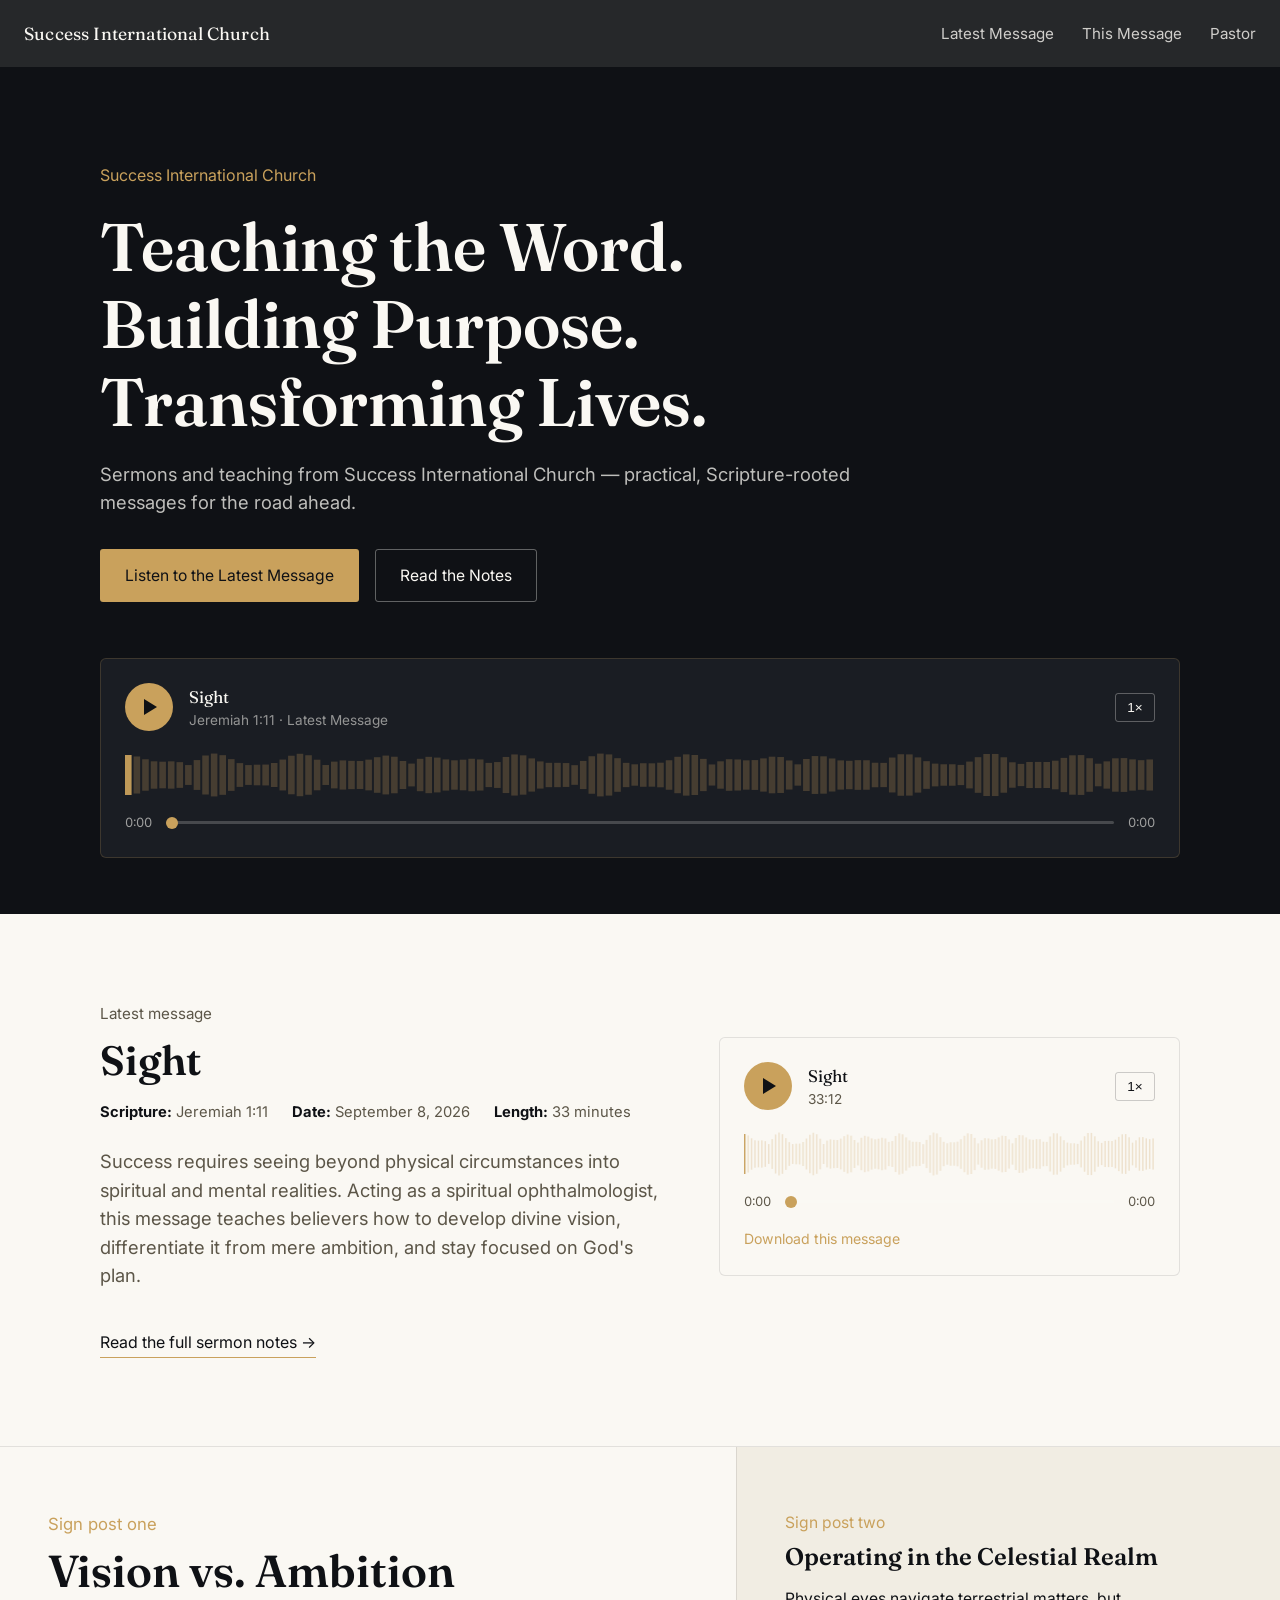
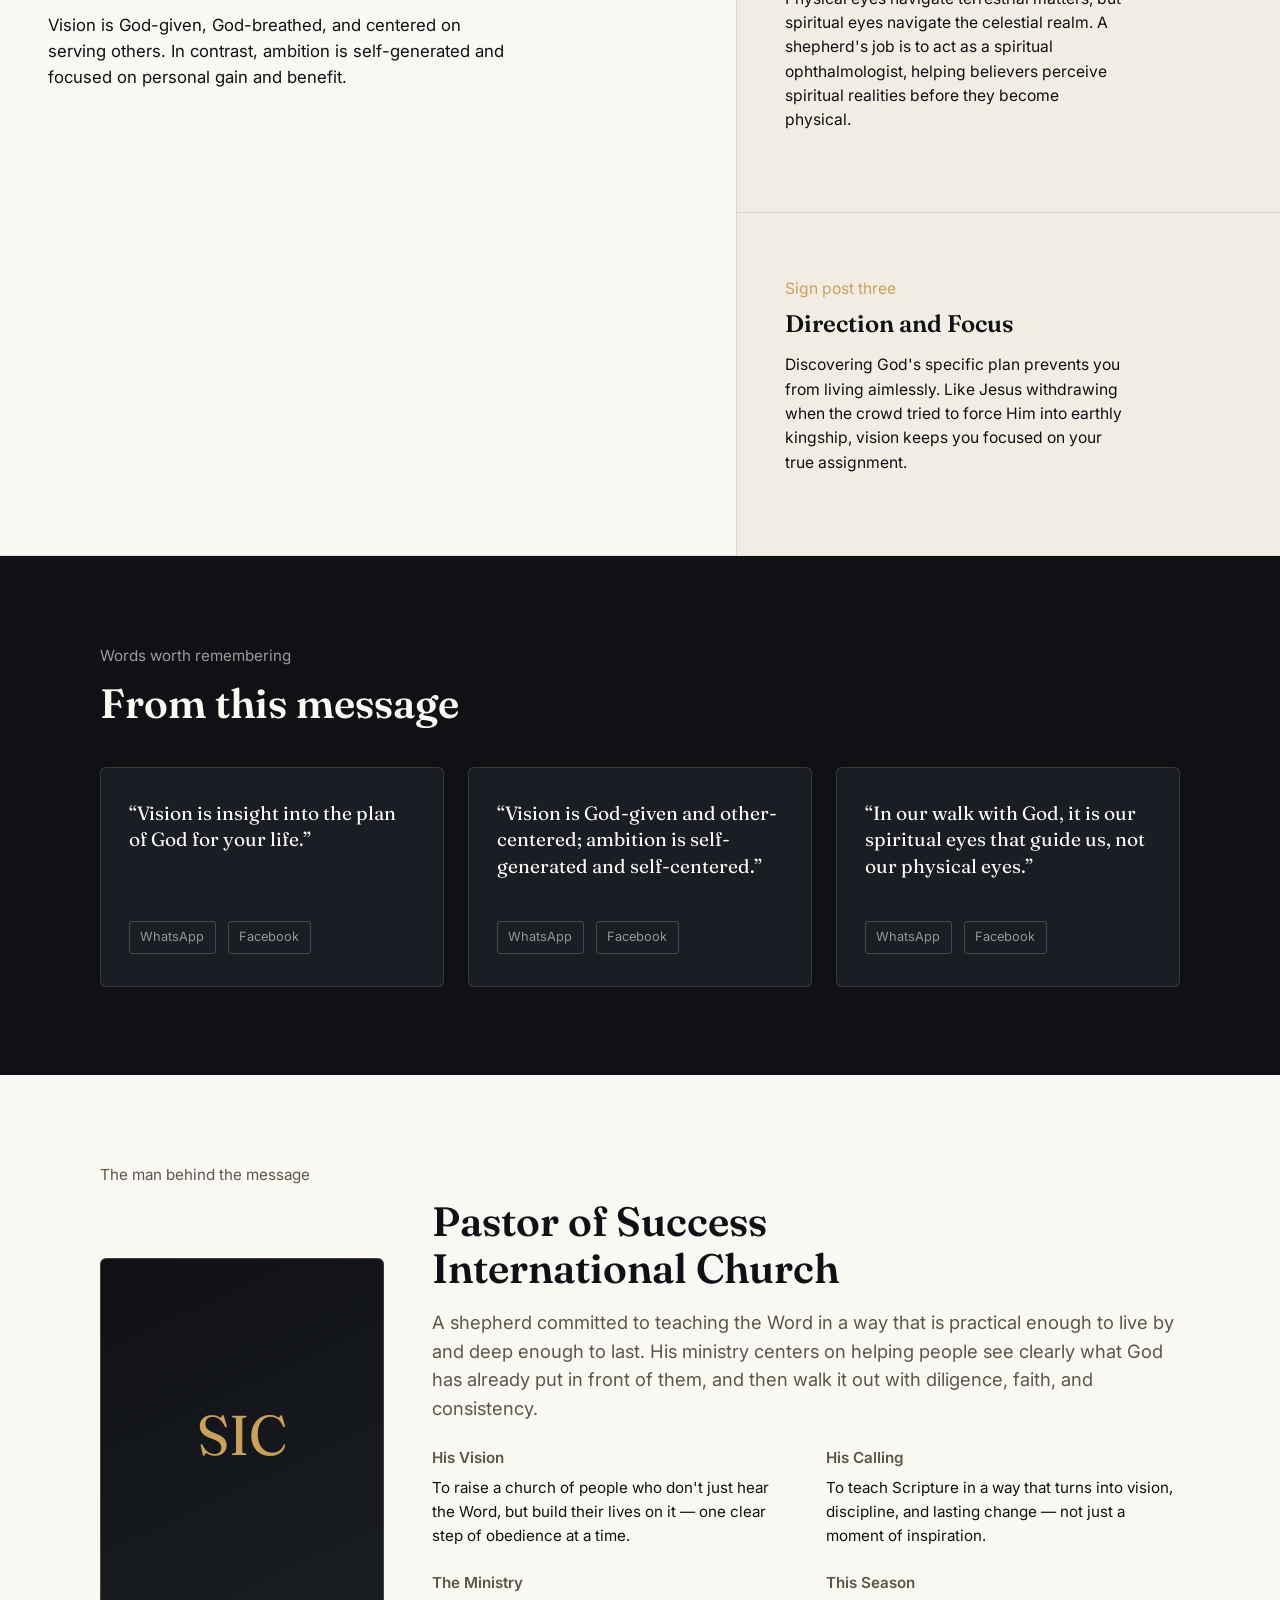
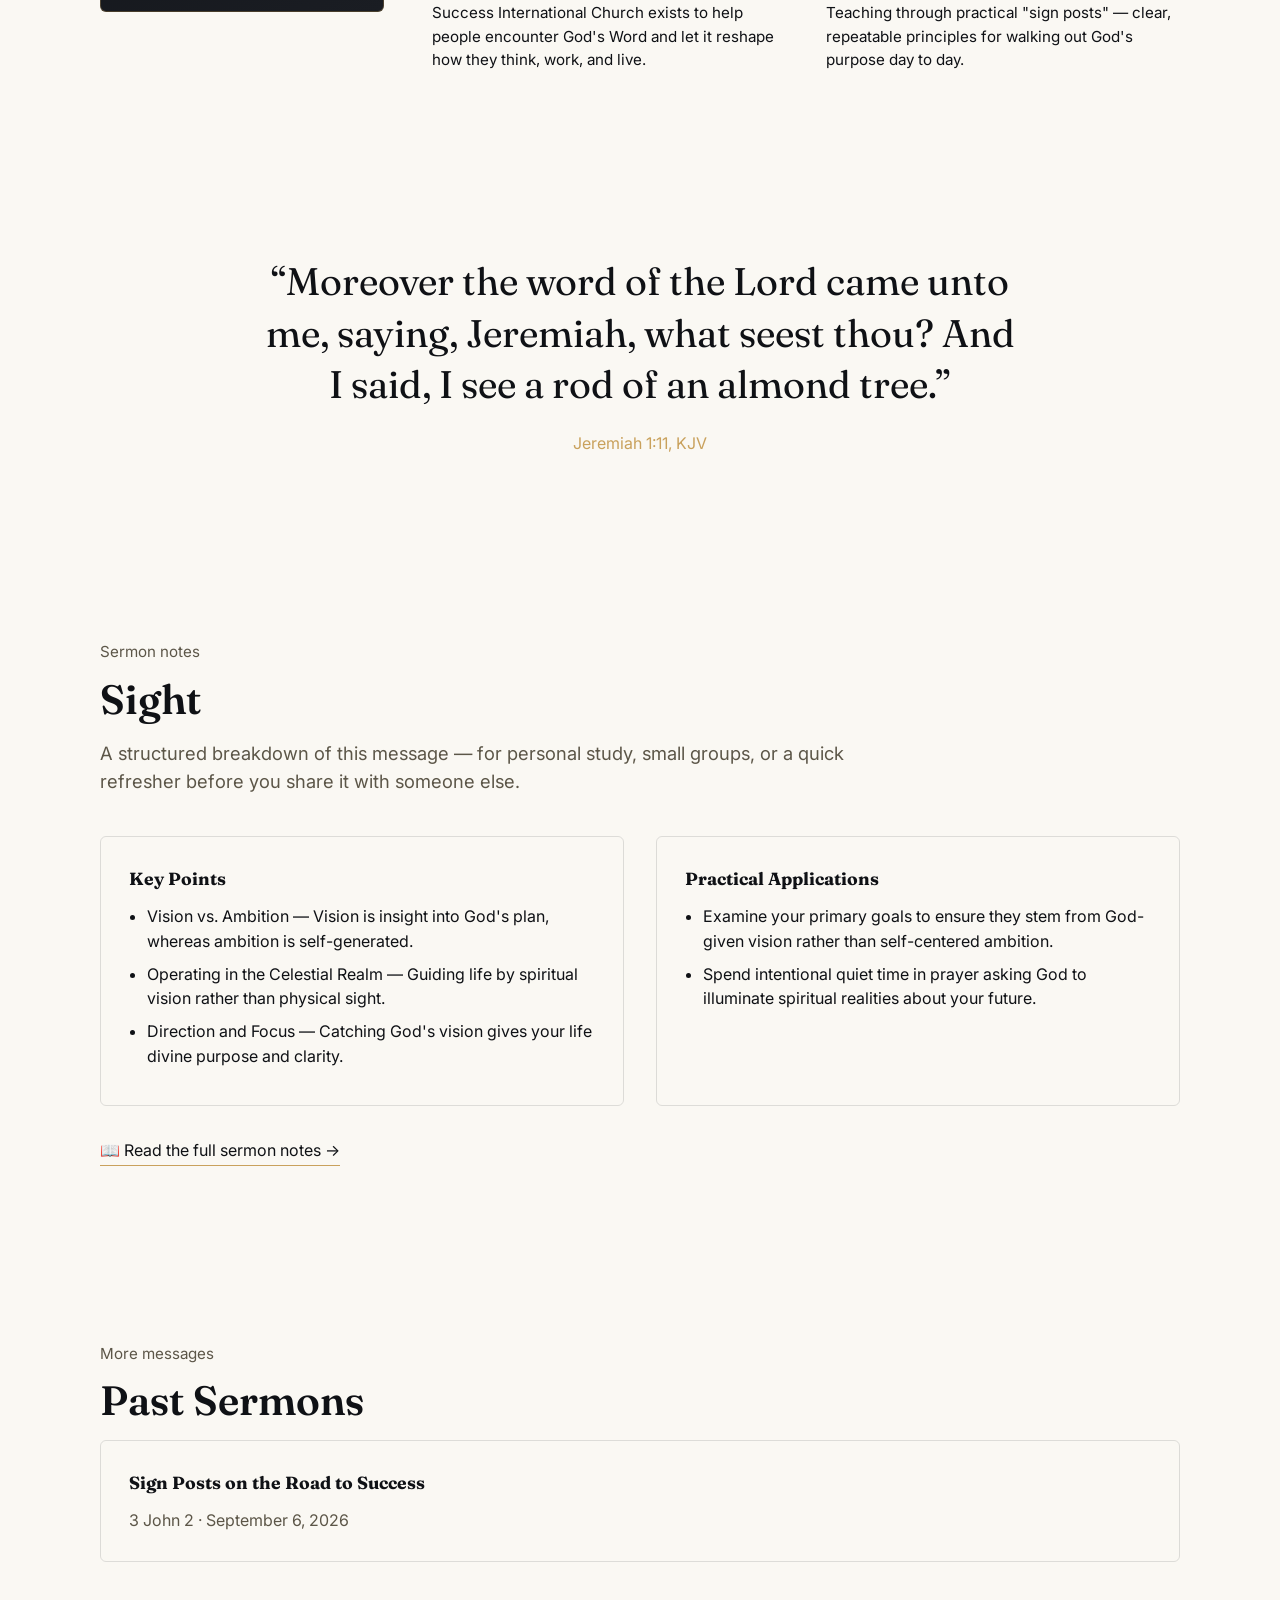
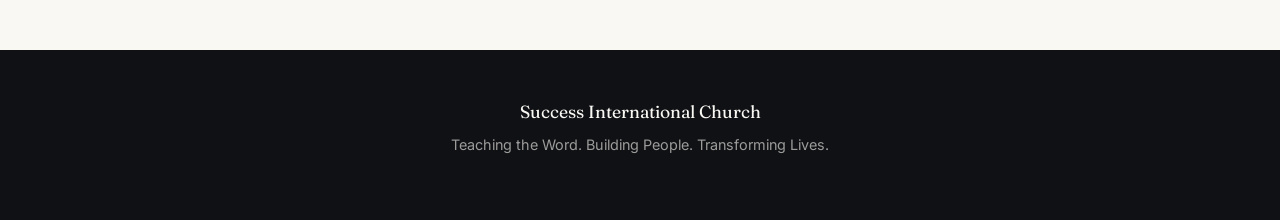
==== site/index.html @ 0887f275 "Add full site files" ====
<!DOCTYPE html>
<html lang="en">
<head>
<meta charset="UTF-8" />
<meta name="viewport" content="width=device-width, initial-scale=1.0" />
<title>Success International Church — Sermons</title>
<meta name="description" content="Messages from Success International Church. Listen to the latest sermon, read the notes, and grow." />
<link rel="preconnect" href="https://fonts.googleapis.com">
<link rel="preconnect" href="https://fonts.gstatic.com" crossorigin>
<link href="https://fonts.googleapis.com/css2?family=Fraunces:opsz,wght@9..144,400;9..144,600;9..144,700&family=Inter:wght@400;500;600&display=swap" rel="stylesheet">
<link rel="stylesheet" href="css/style.css" />
</head>
<body>

<header class="site-header">
  <a href="index.html" class="church-name">Success International Church</a>
  <nav>
    <a href="#latest-message">Latest Message</a>
    <a href="#signposts">This Message</a>
    <a href="#pastor">Pastor</a>
  </nav>
</header>

<!-- ============================= HERO ============================= -->
<!-- Everything with a data-hook attribute below is filled in by
     js/render-homepage.js from the latest entry in js/sermons-data.js.
     Nothing sermon-specific should be hand-edited here directly. -->
<section class="hero">
  <div class="hero-inner">
    <p class="church-tag">Success International Church</p>
    <h1>Teaching the Word.<br>Building Purpose.<br>Transforming Lives.</h1>
    <p class="lede" style="color: rgba(250,248,243,0.75); margin-top: 1.25rem;">
      Sermons and teaching from Success International Church —
      practical, Scripture-rooted messages for the road ahead.
    </p>
    <div class="hero-actions">
      <a href="#latest-message" class="btn btn-primary">Listen to the Latest Message</a>
      <a href="#" class="btn btn-ghost" data-hook="hero-notes-link">Read the Notes</a>
    </div>

    <!-- Mini player anchored in the hero -->
    <div class="player" data-audio-player data-hook="hero-player">
      <audio data-hook="hero-audio" preload="metadata"></audio>
      <div class="player-top">
        <button class="play-btn" data-play-btn aria-label="Play sermon"></button>
        <div class="player-meta">
          <div class="player-title" data-hook="hero-title">&nbsp;</div>
          <div class="player-sub" data-hook="hero-sub">&nbsp;</div>
        </div>
        <button class="speed-btn" data-speed-btn>1×</button>
      </div>
      <canvas class="waveform" data-waveform></canvas>
      <div class="player-seek-row">
        <span data-current-time>0:00</span>
        <input type="range" data-seek value="0" min="0" max="100" step="1" aria-label="Seek" />
        <span data-duration>0:00</span>
      </div>
    </div>
  </div>
</section>

<!-- ======================= FEATURED SERMON ========================= -->
<section class="section" id="latest-message">
  <div class="section-inner">
    <p class="eyebrow-plain">Latest message</p>
    <div class="featured-grid">
      <div>
        <h2 data-hook="featured-title">&nbsp;</h2>
        <div class="featured-meta-row">
          <span><strong>Scripture:</strong> <span data-hook="featured-scripture"></span></span>
          <span><strong>Date:</strong> <span data-hook="featured-date"></span></span>
          <span><strong>Length:</strong> <span data-hook="featured-length"></span></span>
        </div>
        <p class="lede" data-hook="featured-description"></p>
        <a href="#" class="notes-link" data-hook="featured-notes-link">Read the full sermon notes →</a>
      </div>

      <div class="player player-light" data-audio-player data-hook="featured-player">
        <audio data-hook="featured-audio" preload="metadata"></audio>
        <div class="player-top">
          <button class="play-btn" data-play-btn aria-label="Play sermon"></button>
          <div class="player-meta">
            <div class="player-title" data-hook="featured-player-title">&nbsp;</div>
            <div class="player-sub" data-hook="featured-player-sub">&nbsp;</div>
          </div>
          <button class="speed-btn" data-speed-btn>1×</button>
        </div>
        <canvas class="waveform" data-waveform></canvas>
        <div class="player-seek-row">
          <span data-current-time>0:00</span>
          <input type="range" data-seek value="0" min="0" max="100" step="1" aria-label="Seek" />
          <span data-duration>0:00</span>
        </div>
        <a class="player-download" data-download download href="#" data-hook="featured-download">Download this message</a>
      </div>
    </div>
  </div>
</section>

<!-- ========================= SIGNPOSTS ============================= -->
<!-- Populated from the latest sermon's `points` array. First point gets
     the open/airy treatment, remaining points stack in the right column. -->
<div class="signposts" id="signposts" data-hook="signposts-container">
</div>

<!-- ======================= WORDS WORTH REMEMBERING ================= -->
<section class="section section-dark">
  <div class="section-inner">
    <p class="eyebrow-plain">Words worth remembering</p>
    <h2 style="color: var(--paper);">From this message</h2>

    <div class="quotes-grid" data-hook="quotes-container">
    </div>
  </div>
</section>

<!-- =========================== PASTOR PROFILE ======================= -->
<!-- Not sermon-specific — stays as-is until real pastor details/photo
     are available. -->
<section class="section" id="pastor">
  <div class="section-inner">
    <p class="eyebrow-plain">The man behind the message</p>
    <div class="profile-grid">
      <div class="profile-placeholder">SIC</div>
      <div>
        <h2>Pastor of Success International Church</h2>
        <p class="lede">
          <!-- Placeholder profile copy — replace with the pastor's real
               name, story, and ministry details when available. -->
          A shepherd committed to teaching the Word in a way that is
          practical enough to live by and deep enough to last.
          His ministry centers on helping people see clearly what
          God has already put in front of them, and then walk it out
          with diligence, faith, and consistency.
        </p>
        <div class="profile-columns">
          <div>
            <h4>His Vision</h4>
            <p>To raise a church of people who don't just hear the Word, but build their lives on it — one clear step of obedience at a time.</p>
          </div>
          <div>
            <h4>His Calling</h4>
            <p>To teach Scripture in a way that turns into vision, discipline, and lasting change — not just a moment of inspiration.</p>
          </div>
          <div>
            <h4>The Ministry</h4>
            <p>Success International Church exists to help people encounter God's Word and let it reshape how they think, work, and live.</p>
          </div>
          <div>
            <h4>This Season</h4>
            <p>Teaching through practical "sign posts" — clear, repeatable principles for walking out God's purpose day to day.</p>
          </div>
        </div>
      </div>
    </div>
  </div>
</section>

<!-- =========================== SCRIPTURE ============================ -->
<section class="scripture-feature">
  <blockquote data-hook="scripture-text">
  </blockquote>
  <cite data-hook="scripture-ref"></cite>
</section>

<!-- ========================= NOTES PREVIEW =========================== -->
<section class="section">
  <div class="section-inner">
    <p class="eyebrow-plain">Sermon notes</p>
    <h2 data-hook="notes-preview-title">&nbsp;</h2>
    <p class="lede" style="margin-bottom: 2.5rem;">A structured breakdown of this message — for personal study, small groups, or a quick refresher before you share it with someone else.</p>

    <div class="notes-preview">
      <div class="notes-card">
        <h4>Key Points</h4>
        <ul data-hook="notes-preview-points"></ul>
      </div>
      <div class="notes-card">
        <h4>Practical Applications</h4>
        <ul data-hook="notes-preview-applications"></ul>
      </div>
    </div>

    <a href="#" class="notes-link" style="margin-top: 2rem;" data-hook="notes-preview-link">📖 Read the full sermon notes →</a>
  </div>
</section>

<!-- ========================= MORE MESSAGES =========================== -->
<!-- Every sermon except the latest one gets listed here so it stays
     reachable. This is a simple list, not the full searchable library
     — that's a planned v2 feature once there are more sermons. -->
<section class="section" data-hook="more-messages-section" style="display:none;">
  <div class="section-inner">
    <p class="eyebrow-plain">More messages</p>
    <h2>Past Sermons</h2>
    <div class="notes-preview" data-hook="more-messages-list" style="grid-template-columns: 1fr;">
    </div>
  </div>
</section>

<footer class="site-footer">
  <div class="church-name">Success International Church</div>
  <p>Teaching the Word. Building People. Transforming Lives.</p>
</footer>

<script src="js/sermons-data.js"></script>
<script src="js/render-homepage.js"></script>
<script src="js/audio-player.js"></script>
</body>
</html>
---- site/css/style.css ----
/* =====================================================================
   Success International Church — Sermon Site
   Design tokens
   ===================================================================== */

:root {
  --ink: #0f1115;
  --ink-soft: #1a1d23;
  --paper: #faf8f3;
  --paper-dim: #f1ede3;
  --gold: #c9a15c;
  --gold-dim: rgba(201, 161, 92, 0.25);
  --brown: #5c5648;

  --font-display: "Fraunces", Georgia, serif;
  --font-body: "Inter", -apple-system, BlinkMacSystemFont, sans-serif;

  --measure: 68ch;
  --radius: 3px;
}

* {
  box-sizing: border-box;
}

html {
  scroll-behavior: smooth;
}

body {
  margin: 0;
  font-family: var(--font-body);
  background: var(--paper);
  color: var(--ink);
  line-height: 1.55;
  -webkit-font-smoothing: antialiased;
}

img {
  max-width: 100%;
  display: block;
}

a {
  color: inherit;
}

:focus-visible {
  outline: 2px solid var(--gold);
  outline-offset: 3px;
}

@media (prefers-reduced-motion: reduce) {
  * {
    animation-duration: 0.001ms !important;
    animation-iteration-count: 1 !important;
    transition-duration: 0.001ms !important;
    scroll-behavior: auto !important;
  }
}

.section {
  padding: 5.5rem 1.5rem;
}

.section-dark {
  background: var(--ink);
  color: var(--paper);
}

.section-inner {
  max-width: 1080px;
  margin: 0 auto;
}

.eyebrow-plain {
  font-family: var(--font-body);
  font-size: 0.95rem;
  color: var(--brown);
  margin: 0 0 0.75rem;
}

.section-dark .eyebrow-plain {
  color: rgba(250, 248, 243, 0.6);
}

h1,
h2,
h3 {
  font-family: var(--font-display);
  font-weight: 600;
  line-height: 1.15;
  margin: 0 0 1rem;
}

h2 {
  font-size: clamp(1.8rem, 3.2vw, 2.6rem);
  max-width: 22ch;
}

p {
  margin: 0 0 1rem;
}

.lede {
  font-size: 1.15rem;
  color: var(--brown);
  max-width: var(--measure);
}

.section-dark .lede {
  color: rgba(250, 248, 243, 0.75);
}

/* =====================================================================
   Site header
   ===================================================================== */

.site-header {
  position: sticky;
  top: 0;
  z-index: 40;
  display: flex;
  align-items: center;
  justify-content: space-between;
  padding: 1.25rem 1.5rem;
  background: rgba(15, 17, 21, 0.9);
  backdrop-filter: blur(8px);
  color: var(--paper);
}

.site-header .church-name {
  font-family: var(--font-display);
  font-size: 1.1rem;
  letter-spacing: 0.01em;
  text-decoration: none;
  color: var(--paper);
}

.site-header nav {
  display: flex;
  gap: 1.75rem;
  font-size: 0.95rem;
}

.site-header nav a {
  text-decoration: none;
  color: rgba(250, 248, 243, 0.8);
  transition: color 0.2s ease;
}

.site-header nav a:hover {
  color: var(--gold);
}

/* =====================================================================
   Hero
   ===================================================================== */

.hero {
  background: var(--ink);
  color: var(--paper);
  padding: 6rem 1.5rem 3.5rem;
}

.hero-inner {
  max-width: 1080px;
  margin: 0 auto;
}

.hero h1 {
  font-size: clamp(2.4rem, 6vw, 4.2rem);
  max-width: 16ch;
  color: var(--paper);
}

.hero .church-tag {
  font-family: var(--font-body);
  color: var(--gold);
  font-size: 1rem;
  margin-bottom: 1.25rem;
}

.hero-actions {
  display: flex;
  flex-wrap: wrap;
  gap: 1rem;
  margin: 2rem 0 3.5rem;
}

.btn {
  display: inline-flex;
  align-items: center;
  gap: 0.5rem;
  padding: 0.85rem 1.5rem;
  border-radius: var(--radius);
  font-size: 0.98rem;
  text-decoration: none;
  border: 1px solid transparent;
  cursor: pointer;
  font-family: var(--font-body);
  transition: transform 0.15s ease, background 0.2s ease, border-color 0.2s ease;
}

.btn:hover {
  transform: translateY(-1px);
}

.btn-primary {
  background: var(--gold);
  color: var(--ink);
}

.btn-primary:hover {
  background: #d8b06e;
}

.btn-ghost {
  border-color: rgba(250, 248, 243, 0.35);
  color: var(--paper);
}

.btn-ghost:hover {
  border-color: var(--gold);
  color: var(--gold);
}

/* =====================================================================
   Audio player (shared component)
   ===================================================================== */

.player {
  --progress: 0%;
  background: var(--ink-soft);
  border: 1px solid rgba(201, 161, 92, 0.2);
  border-radius: 6px;
  padding: 1.5rem;
}

.player-top {
  display: flex;
  align-items: center;
  gap: 1rem;
  margin-bottom: 1rem;
}

.play-btn {
  flex: none;
  width: 3rem;
  height: 3rem;
  border-radius: 50%;
  border: none;
  background: var(--gold);
  color: var(--ink);
  display: flex;
  align-items: center;
  justify-content: center;
  cursor: pointer;
  font-size: 0;
}

.play-btn::before {
  content: "";
  width: 0;
  height: 0;
  border-style: solid;
  border-width: 8px 0 8px 13px;
  border-color: transparent transparent transparent var(--ink);
  margin-left: 3px;
}

.player.is-playing .play-btn::before {
  border-style: none;
  width: 4px;
  height: 14px;
  border-left: 5px solid var(--ink);
  border-right: 5px solid var(--ink);
  margin-left: 0;
}

.player-meta {
  flex: 1;
  min-width: 0;
}

.player-meta .player-title {
  font-family: var(--font-display);
  font-size: 1.05rem;
  color: var(--paper);
  overflow: hidden;
  text-overflow: ellipsis;
  white-space: nowrap;
}

.player-meta .player-sub {
  font-size: 0.85rem;
  color: rgba(250, 248, 243, 0.55);
}

.speed-btn {
  flex: none;
  background: transparent;
  border: 1px solid rgba(250, 248, 243, 0.3);
  color: var(--paper);
  border-radius: var(--radius);
  padding: 0.4rem 0.7rem;
  font-size: 0.85rem;
  cursor: pointer;
}

.speed-btn:hover {
  border-color: var(--gold);
  color: var(--gold);
}

.waveform {
  width: 100%;
  height: 56px;
  display: block;
  cursor: pointer;
  margin-bottom: 0.6rem;
}

.player-seek-row {
  display: flex;
  align-items: center;
  gap: 0.75rem;
  font-size: 0.8rem;
  color: rgba(250, 248, 243, 0.6);
  font-variant-numeric: tabular-nums;
}

.player-seek-row input[type="range"] {
  flex: 1;
  appearance: none;
  height: 3px;
  background: rgba(250, 248, 243, 0.2);
  border-radius: 2px;
}

.player-seek-row input[type="range"]::-webkit-slider-thumb {
  appearance: none;
  width: 12px;
  height: 12px;
  border-radius: 50%;
  background: var(--gold);
  cursor: pointer;
}

.player-seek-row input[type="range"]::-moz-range-thumb {
  width: 12px;
  height: 12px;
  border: none;
  border-radius: 50%;
  background: var(--gold);
  cursor: pointer;
}

.player-download {
  display: inline-block;
  margin-top: 1rem;
  font-size: 0.88rem;
  color: var(--gold);
  text-decoration: none;
  border-bottom: 1px solid transparent;
}

.player-download:hover {
  border-color: var(--gold);
}

/* Light variant of the player, used on the featured sermon section */
.player-light {
  background: var(--paper);
  border: 1px solid rgba(15, 17, 21, 0.1);
}

.player-light .player-meta .player-title {
  color: var(--ink);
}

.player-light .player-meta .player-sub {
  color: var(--brown);
}

.player-light .speed-btn {
  border-color: rgba(15, 17, 21, 0.2);
  color: var(--ink);
}

.player-light .player-seek-row {
  color: var(--brown);
}

.player-light .play-btn::before {
  border-color: transparent transparent transparent var(--ink);
}

.player-light.is-playing .play-btn::before {
  border-left-color: var(--ink);
  border-right-color: var(--ink);
}

/* =====================================================================
   Featured sermon
   ===================================================================== */

.featured-grid {
  display: grid;
  grid-template-columns: 1.1fr 0.9fr;
  gap: 3.5rem;
  align-items: start;
}

.featured-meta-row {
  display: flex;
  gap: 1.5rem;
  flex-wrap: wrap;
  font-size: 0.92rem;
  color: var(--brown);
  margin-bottom: 1.5rem;
}

.featured-meta-row strong {
  color: var(--ink);
}

.notes-link {
  display: inline-flex;
  align-items: center;
  gap: 0.4rem;
  margin-top: 1.5rem;
  text-decoration: none;
  color: var(--ink);
  border-bottom: 1px solid var(--gold);
  padding-bottom: 2px;
}

/* =====================================================================
   Signposts diptych — Vision (open) | Diligence (dense)
   ===================================================================== */

.signposts {
  display: grid;
  grid-template-columns: 1.15fr 0.85fr;
  gap: 0;
  border-top: 1px solid rgba(15, 17, 21, 0.1);
  border-bottom: 1px solid rgba(15, 17, 21, 0.1);
}

.signpost {
  padding: 4rem 3rem;
}

.signpost-vision {
  background: var(--paper);
}

.signpost-vision h3 {
  font-size: clamp(2rem, 3.5vw, 2.8rem);
}

.signpost-vision p {
  max-width: 42ch;
  font-size: 1.05rem;
}

.signpost-secondary-col {
  display: flex;
  flex-direction: column;
}

.signpost-diligence {
  background: var(--paper-dim);
  border-left: 1px solid rgba(15, 17, 21, 0.1);
}

.signpost-secondary-col .signpost-diligence:not(:first-child) {
  border-top: 1px solid rgba(15, 17, 21, 0.1);
}

.signpost-diligence h3 {
  font-size: 1.5rem;
}

.signpost-diligence p {
  max-width: 34ch;
  font-size: 0.98rem;
}

.signpost-label {
  font-size: 0.85rem;
  color: var(--gold);
  margin-bottom: 0.5rem;
}

/* =====================================================================
   Quote cards
   ===================================================================== */

.quotes-grid {
  display: grid;
  grid-template-columns: repeat(3, 1fr);
  gap: 1.5rem;
  margin-top: 2.5rem;
}

.quote-card {
  background: var(--ink-soft);
  border: 1px solid rgba(201, 161, 92, 0.2);
  border-radius: 6px;
  padding: 2rem 1.75rem;
  display: flex;
  flex-direction: column;
  justify-content: space-between;
  min-height: 220px;
}

.quote-card blockquote {
  margin: 0 0 1.5rem;
  font-family: var(--font-display);
  font-size: 1.2rem;
  line-height: 1.4;
  color: var(--paper);
}

.quote-share {
  display: flex;
  gap: 0.75rem;
}

.quote-share a {
  font-size: 0.8rem;
  color: rgba(250, 248, 243, 0.55);
  text-decoration: none;
  border: 1px solid rgba(250, 248, 243, 0.2);
  padding: 0.35rem 0.65rem;
  border-radius: var(--radius);
  transition: color 0.2s ease, border-color 0.2s ease;
}

.quote-share a:hover {
  color: var(--gold);
  border-color: var(--gold);
}

/* =====================================================================
   Pastor profile
   ===================================================================== */

.profile-grid {
  display: grid;
  grid-template-columns: 0.55fr 1.45fr;
  gap: 3rem;
  align-items: center;
}

.profile-placeholder {
  aspect-ratio: 4 / 5;
  border-radius: 6px;
  background: linear-gradient(155deg, var(--ink) 0%, var(--ink-soft) 100%);
  display: flex;
  align-items: center;
  justify-content: center;
  color: var(--gold);
  font-family: var(--font-display);
  font-size: 3.5rem;
  border: 1px solid rgba(201, 161, 92, 0.3);
}

.profile-columns {
  display: grid;
  grid-template-columns: repeat(2, 1fr);
  gap: 1.5rem 2.5rem;
  margin-top: 1.5rem;
}

.profile-columns h4 {
  font-family: var(--font-body);
  font-weight: 600;
  font-size: 0.95rem;
  color: var(--gold-dim-text, var(--brown));
  margin: 0 0 0.4rem;
}

.profile-columns p {
  font-size: 0.95rem;
  margin: 0;
}

/* =====================================================================
   Scripture feature
   ===================================================================== */

.scripture-feature {
  text-align: center;
  padding: 6rem 1.5rem;
}

.scripture-feature blockquote {
  font-family: var(--font-display);
  font-size: clamp(1.6rem, 3.5vw, 2.4rem);
  line-height: 1.35;
  max-width: 30ch;
  margin: 0 auto 1.25rem;
}

.scripture-feature cite {
  font-style: normal;
  color: var(--gold);
  font-size: 1rem;
}

/* =====================================================================
   Sermon notes preview (homepage) + full notes (sermon page)
   ===================================================================== */

.notes-preview {
  display: grid;
  grid-template-columns: repeat(2, 1fr);
  gap: 2rem;
}

.notes-card {
  border: 1px solid rgba(15, 17, 21, 0.12);
  border-radius: 6px;
  padding: 1.75rem;
}

.notes-card h4 {
  font-family: var(--font-display);
  font-size: 1.1rem;
  margin: 0 0 0.75rem;
}

.notes-card ul {
  margin: 0;
  padding-left: 1.1rem;
}

.notes-card li {
  margin-bottom: 0.5rem;
}

/* =====================================================================
   Footer
   ===================================================================== */

.site-footer {
  background: var(--ink);
  color: rgba(250, 248, 243, 0.6);
  padding: 3rem 1.5rem;
  text-align: center;
  font-size: 0.9rem;
}

.site-footer .church-name {
  font-family: var(--font-display);
  color: var(--paper);
  font-size: 1.1rem;
  margin-bottom: 0.5rem;
}

/* =====================================================================
   Sermon detail page specific
   ===================================================================== */

.sermon-hero {
  background: var(--ink);
  color: var(--paper);
  padding: 5rem 1.5rem 3rem;
}

.back-link {
  display: inline-flex;
  align-items: center;
  gap: 0.4rem;
  color: rgba(250, 248, 243, 0.6);
  text-decoration: none;
  font-size: 0.9rem;
  margin-bottom: 2rem;
}

.back-link:hover {
  color: var(--gold);
}

.sermon-hero h1 {
  color: var(--paper);
  font-size: clamp(2rem, 5vw, 3rem);
  max-width: 20ch;
}

.notes-section {
  max-width: 720px;
  margin: 0 auto;
  padding: 4.5rem 1.5rem;
}

.notes-section h2 {
  font-size: 1.6rem;
}

.notes-block {
  margin-bottom: 3rem;
}

.notes-block h3 {
  font-size: 1.15rem;
  color: var(--brown);
  font-family: var(--font-body);
  font-weight: 600;
  margin-bottom: 1rem;
}

.point-block {
  border-left: 2px solid var(--gold);
  padding-left: 1.5rem;
  margin-bottom: 2rem;
}

.point-block h3 {
  font-family: var(--font-display);
  font-size: 1.6rem;
  color: var(--ink);
  font-weight: 600;
  margin-bottom: 0.5rem;
}

.point-block .point-summary {
  color: var(--gold);
  font-size: 0.95rem;
  margin-bottom: 0.75rem;
  font-weight: 600;
}

ol.numbered-list,
ul.plain-list {
  padding-left: 1.3rem;
}

ol.numbered-list li,
ul.plain-list li {
  margin-bottom: 0.85rem;
}

.share-row {
  display: flex;
  gap: 0.75rem;
  margin-top: 3rem;
  flex-wrap: wrap;
}

.share-row a {
  font-size: 0.88rem;
  text-decoration: none;
  color: var(--ink);
  border: 1px solid rgba(15, 17, 21, 0.15);
  padding: 0.5rem 1rem;
  border-radius: var(--radius);
}

.share-row a:hover {
  border-color: var(--gold);
  color: var(--gold);
}

/* =====================================================================
   Responsive
   ===================================================================== */

@media (max-width: 900px) {
  .featured-grid,
  .profile-grid,
  .signposts,
  .notes-preview {
    grid-template-columns: 1fr;
  }

  .signpost-diligence {
    border-left: none;
    border-top: 1px solid rgba(15, 17, 21, 0.1);
  }

  .quotes-grid {
    grid-template-columns: 1fr;
  }

  .profile-placeholder {
    max-width: 240px;
    margin: 0 auto;
  }

  .site-header nav {
    display: none;
  }
}

@media (max-width: 560px) {
  .section {
    padding: 3.5rem 1.25rem;
  }

  .signpost {
    padding: 2.75rem 1.5rem;
  }
}
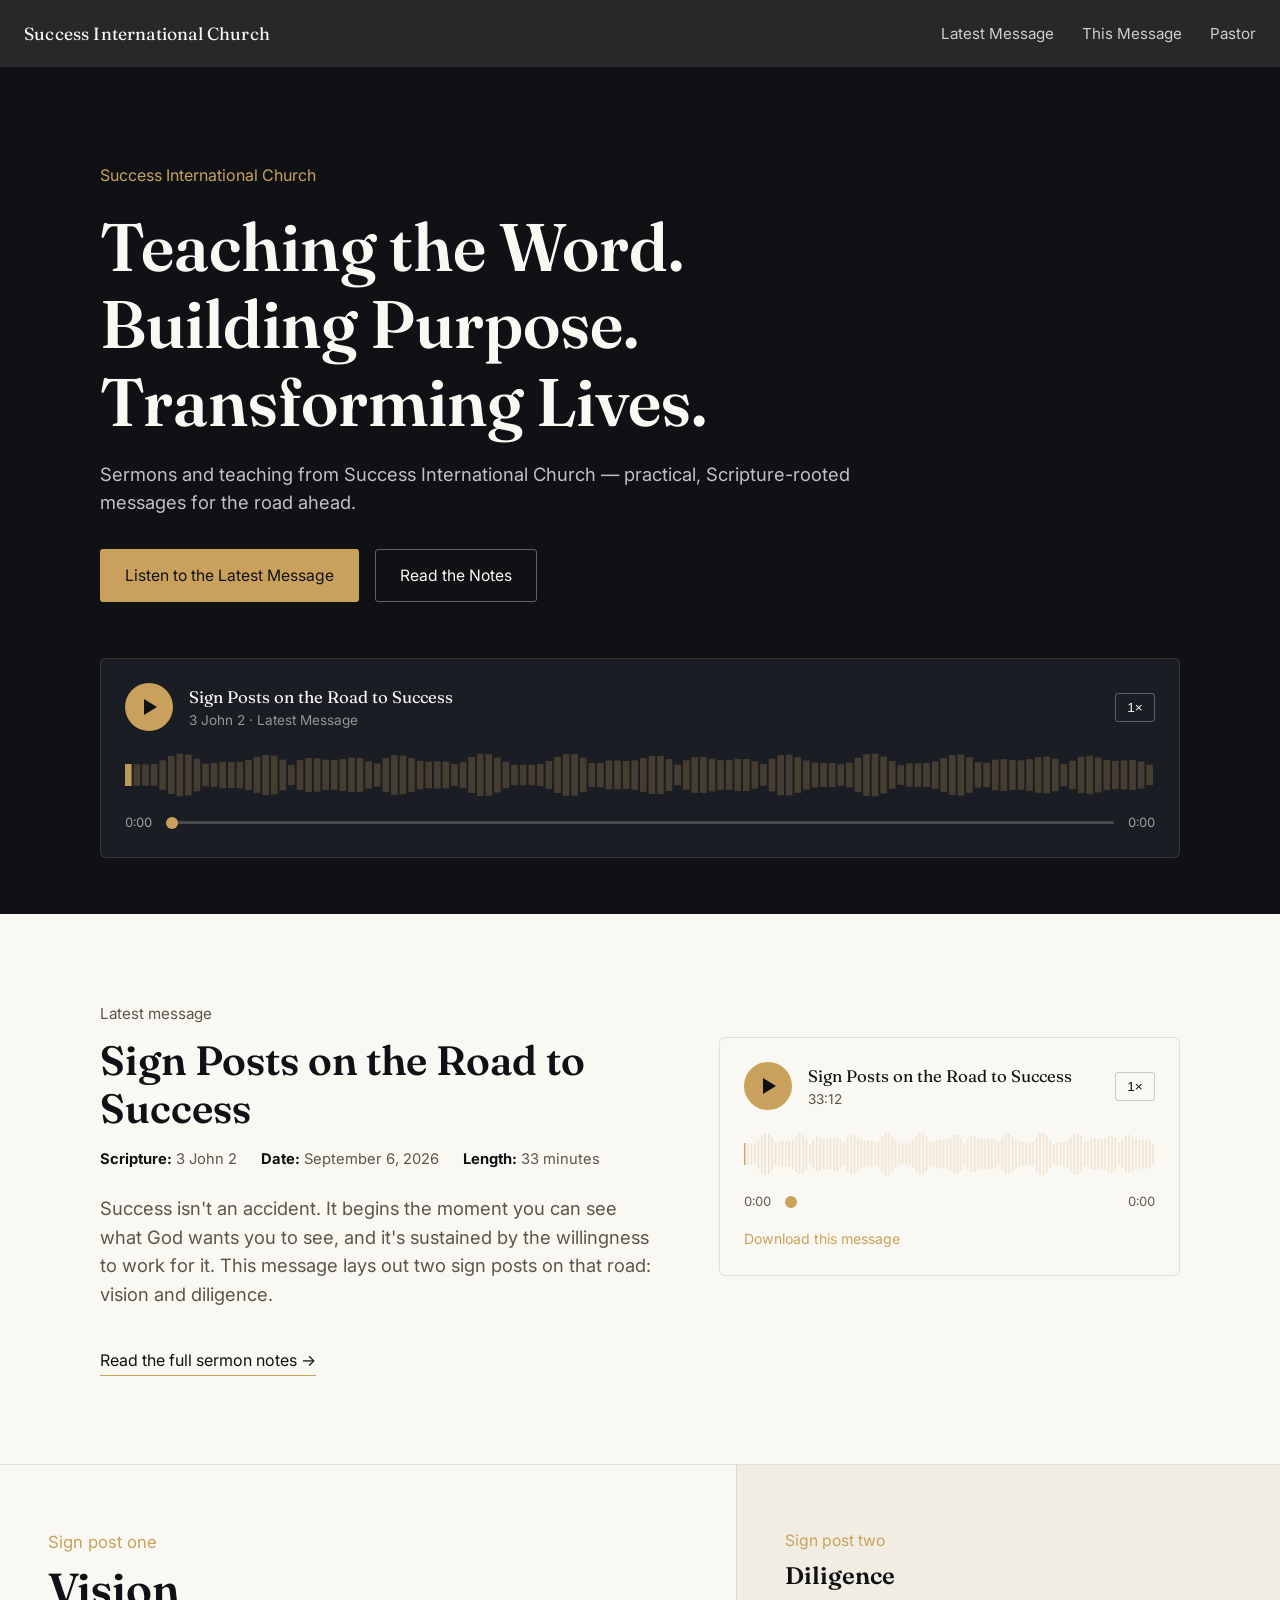
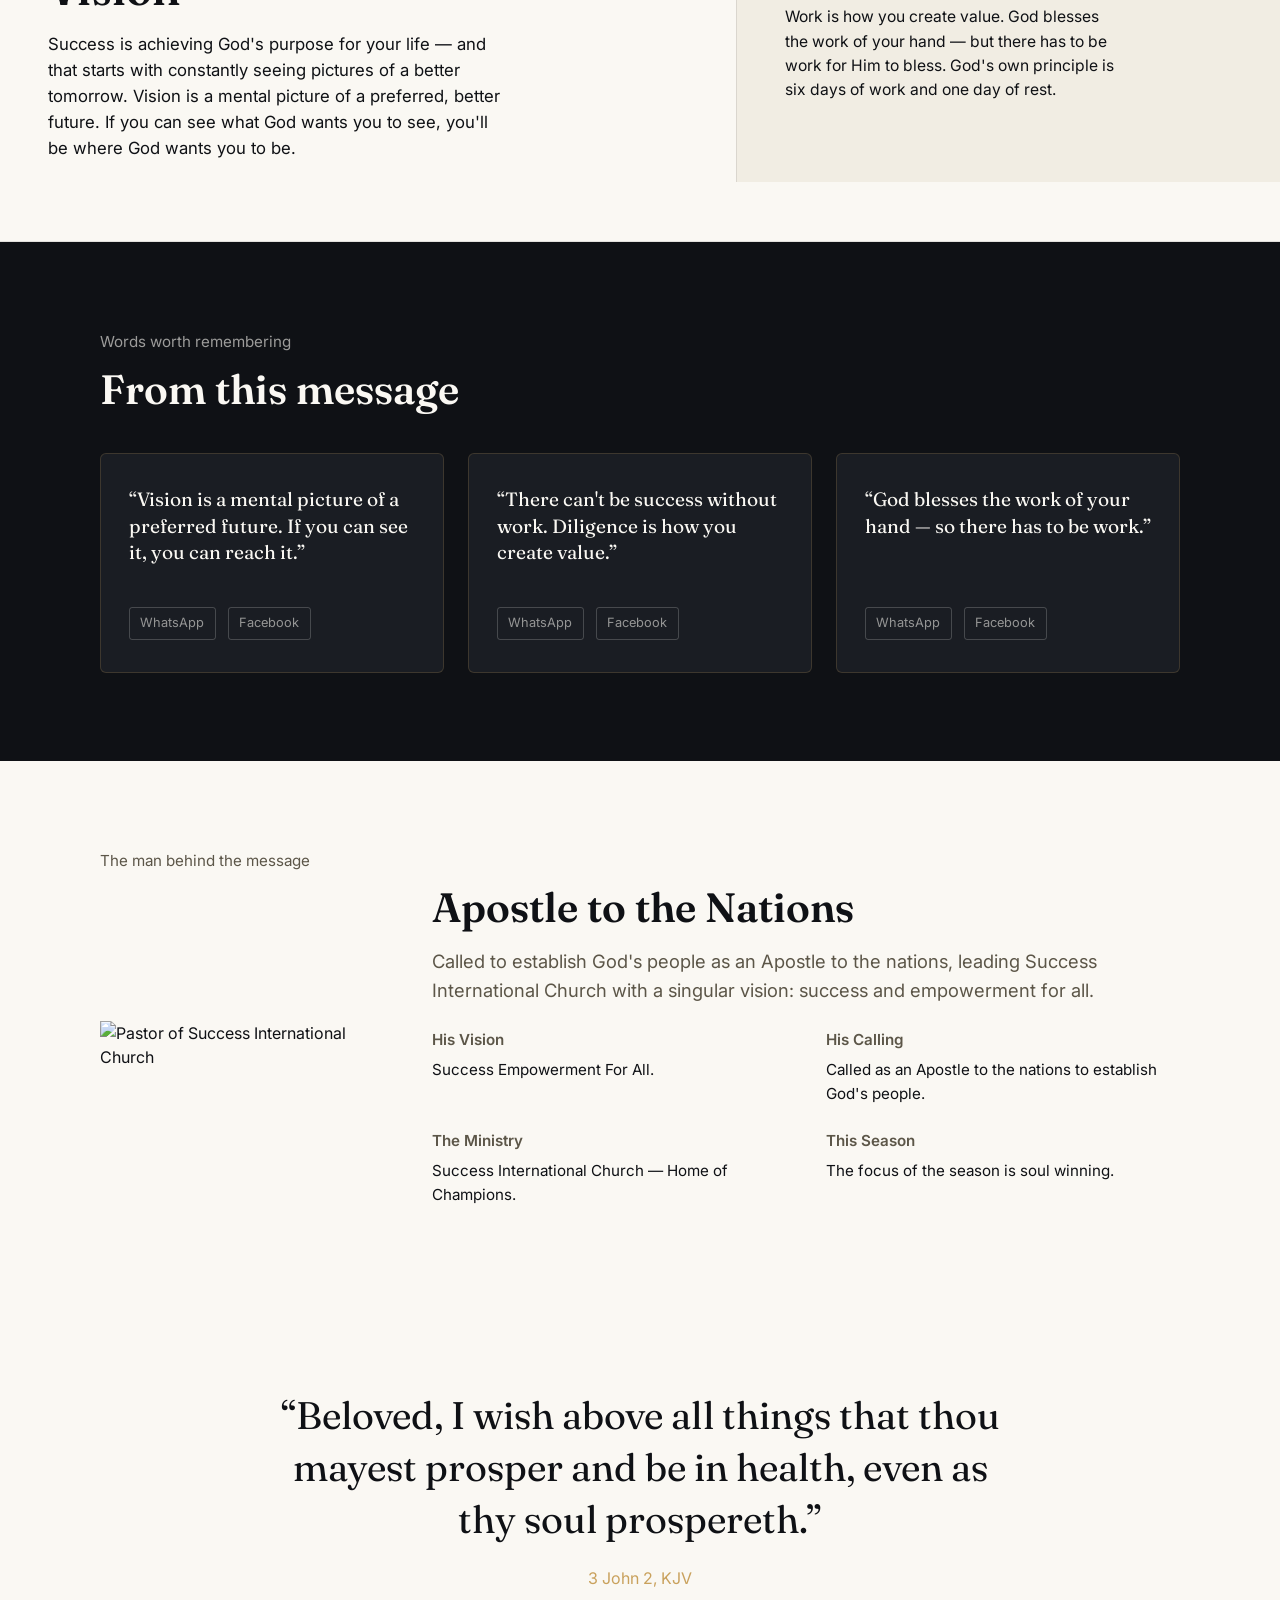
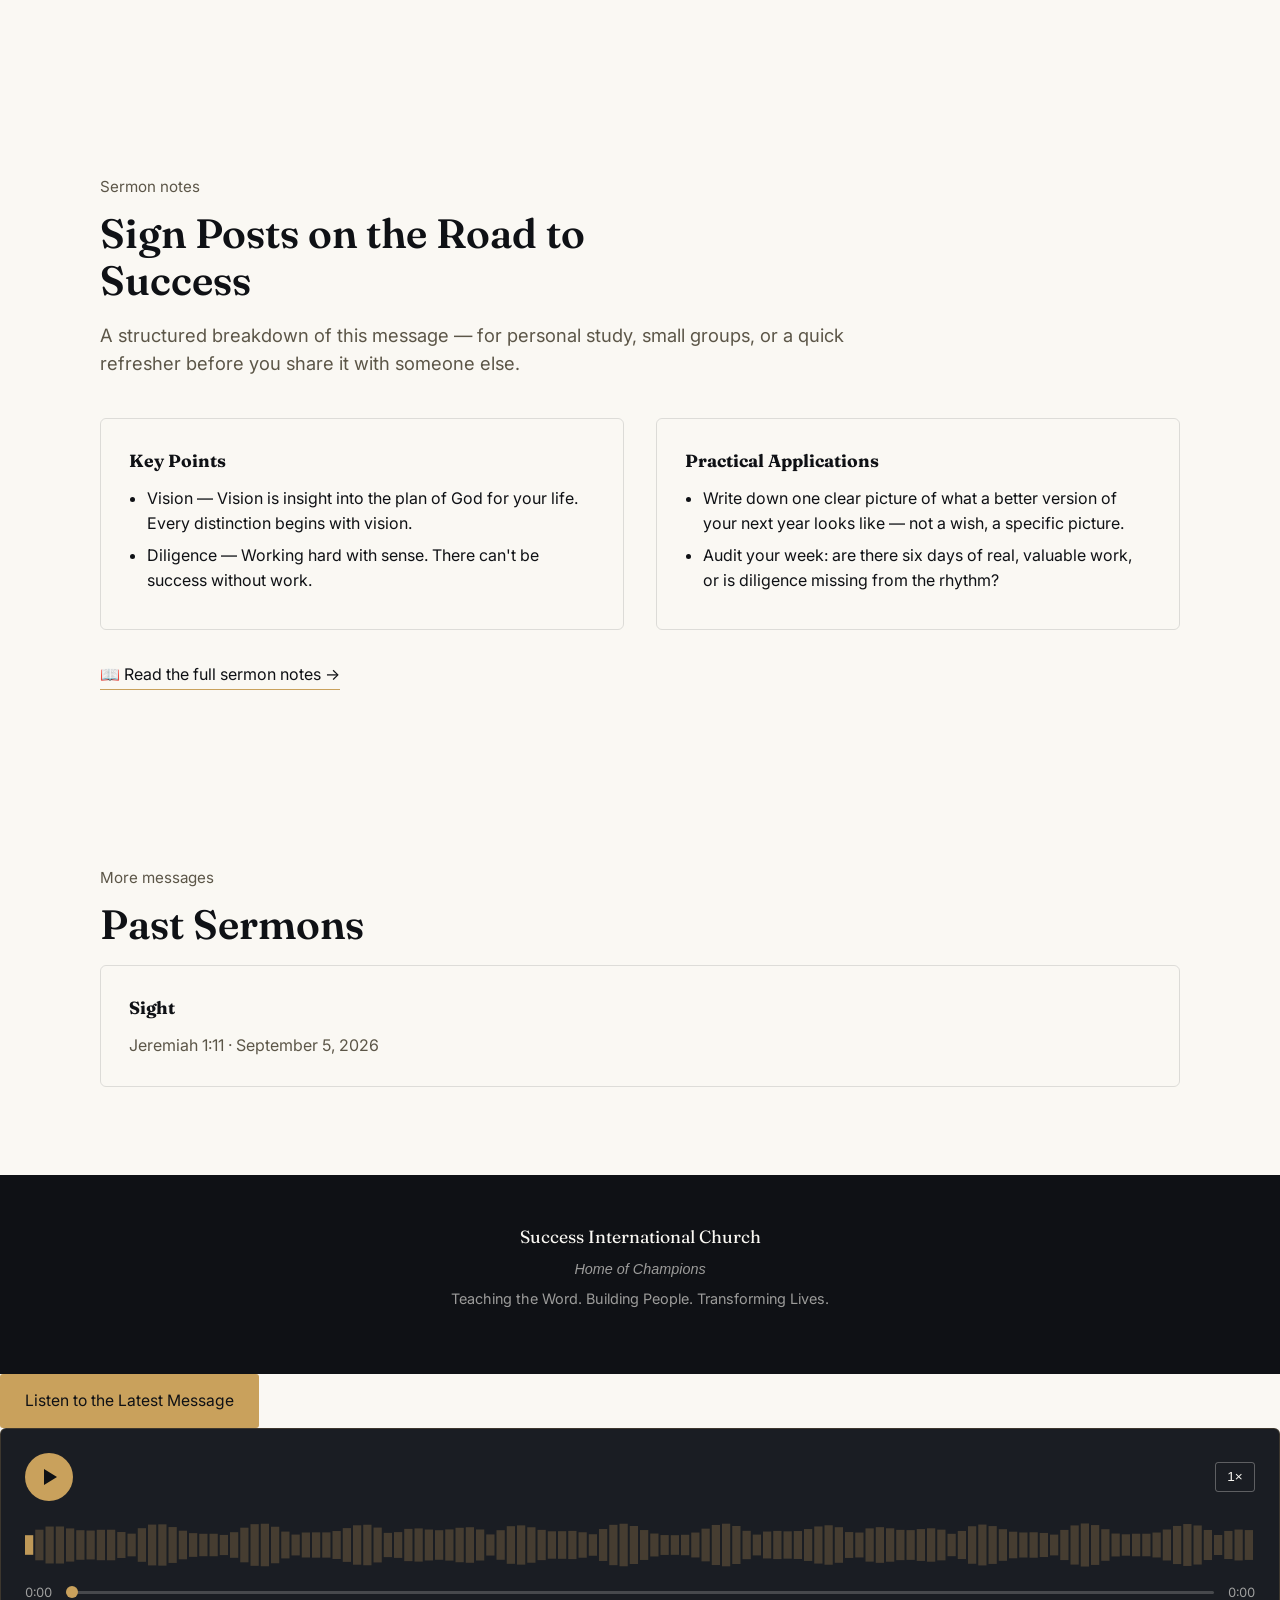
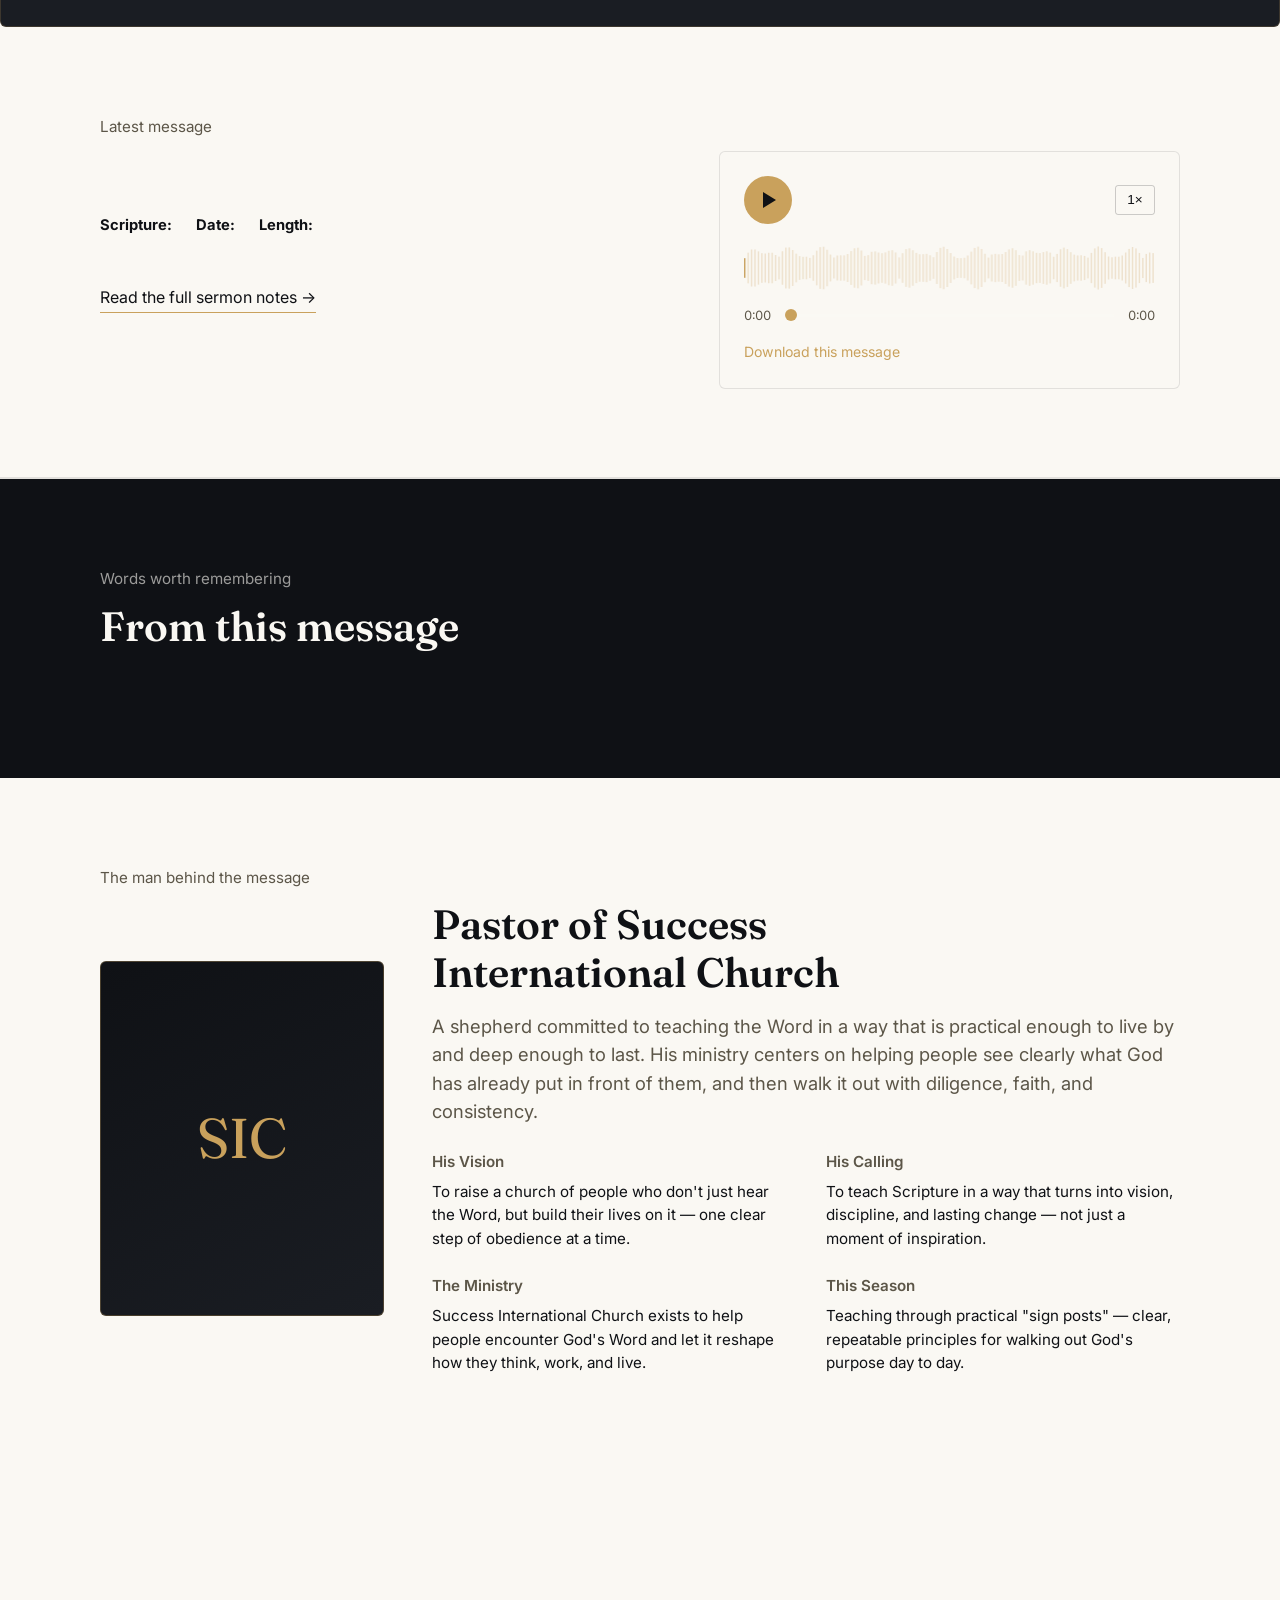
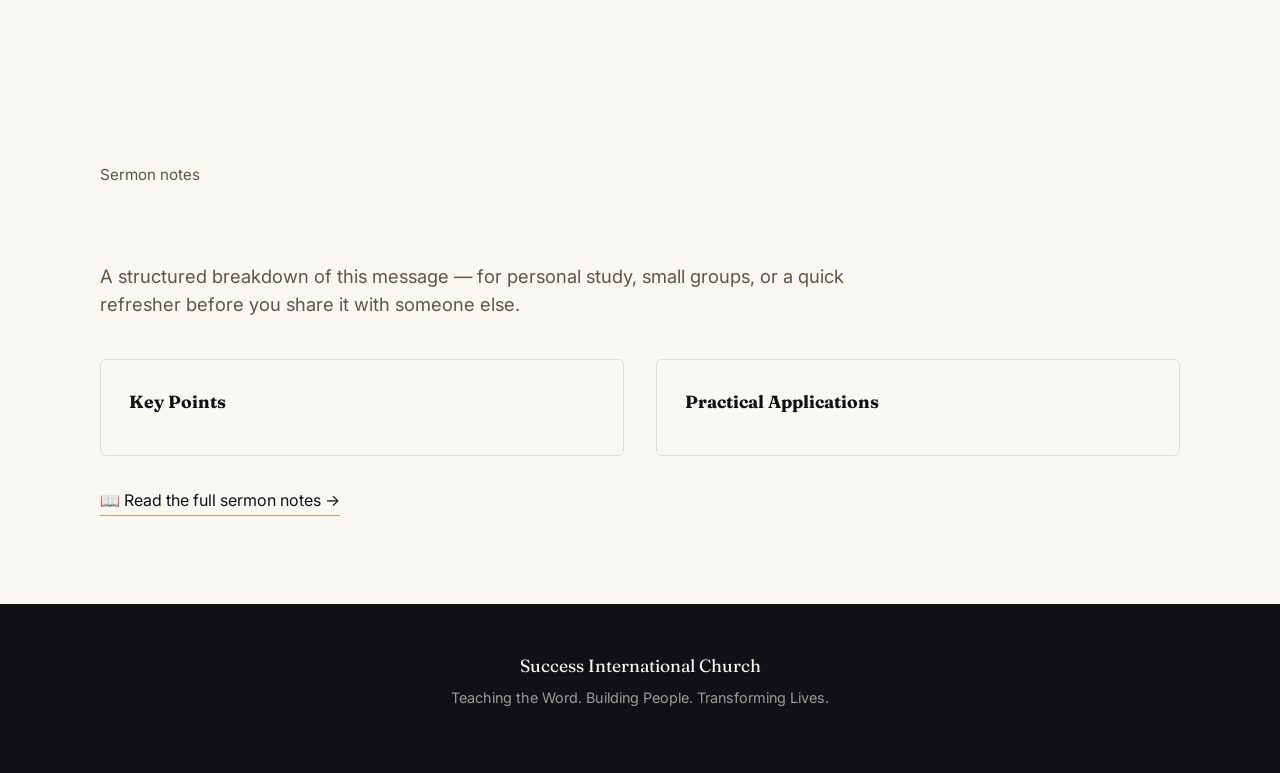
==== commit ce31ae93: "Update hero section and add pastor profile Updated the color style of the lede paragraph and added a" ====
--- a/site/index.html
+++ b/site/index.html
@@ -29,11 +29,182 @@
   <div class="hero-inner">
     <p class="church-tag">Success International Church</p>
     <h1>Teaching the Word.<br>Building Purpose.<br>Transforming Lives.</h1>
-    <p class="lede" style="color: rgba(250,248,243,0.75); margin-top: 1.25rem;">
+    <p class="lede" style="color: rgba(253,251,254,0.75); margin-top: 1.25rem;">
       Sermons and teaching from Success International Church —
       practical, Scripture-rooted messages for the road ahead.
     </p>
     <div class="hero-actions">
+      <a href="#latest-message" class="btn btn-primary">Listen to the Latest Message</a>
+      <a href="#" class="btn btn-ghost" data-hook="hero-notes-link">Read the Notes</a>
+    </div>
+
+    <!-- Mini player anchored in the hero -->
+    <div class="player" data-audio-player data-hook="hero-player">
+      <audio data-hook="hero-audio" preload="metadata"></audio>
+      <div class="player-top">
+        <button class="play-btn" data-play-btn aria-label="Play sermon"></button>
+        <div class="player-meta">
+          <div class="player-title" data-hook="hero-title">&nbsp;</div>
+          <div class="player-sub" data-hook="hero-sub">&nbsp;</div>
+        </div>
+        <button class="speed-btn" data-speed-btn>1×</button>
+      </div>
+      <canvas class="waveform" data-waveform></canvas>
+      <div class="player-seek-row">
+        <span data-current-time>0:00</span>
+        <input type="range" data-seek value="0" min="0" max="100" step="1" aria-label="Seek" />
+        <span data-duration>0:00</span>
+      </div>
+    </div>
+  </div>
+</section>
+
+<!-- ======================= FEATURED SERMON ========================= -->
+<section class="section" id="latest-message">
+  <div class="section-inner">
+    <p class="eyebrow-plain">Latest message</p>
+    <div class="featured-grid">
+      <div>
+        <h2 data-hook="featured-title">&nbsp;</h2>
+        <div class="featured-meta-row">
+          <span><strong>Scripture:</strong> <span data-hook="featured-scripture"></span></span>
+          <span><strong>Date:</strong> <span data-hook="featured-date"></span></span>
+          <span><strong>Length:</strong> <span data-hook="featured-length"></span></span>
+        </div>
+        <p class="lede" data-hook="featured-description"></p>
+        <a href="#" class="notes-link" data-hook="featured-notes-link">Read the full sermon notes →</a>
+      </div>
+
+      <div class="player player-light" data-audio-player data-hook="featured-player">
+        <audio data-hook="featured-audio" preload="metadata"></audio>
+        <div class="player-top">
+          <button class="play-btn" data-play-btn aria-label="Play sermon"></button>
+          <div class="player-meta">
+            <div class="player-title" data-hook="featured-player-title">&nbsp;</div>
+            <div class="player-sub" data-hook="featured-player-sub">&nbsp;</div>
+          </div>
+          <button class="speed-btn" data-speed-btn>1×</button>
+        </div>
+        <canvas class="waveform" data-waveform></canvas>
+        <div class="player-seek-row">
+          <span data-current-time>0:00</span>
+          <input type="range" data-seek value="0" min="0" max="100" step="1" aria-label="Seek" />
+          <span data-duration>0:00</span>
+        </div>
+        <a class="player-download" data-download download href="#" data-hook="featured-download">Download this message</a>
+      </div>
+    </div>
+  </div>
+</section>
+
+<!-- ========================= SIGNPOSTS ============================= -->
+<!-- Populated from the latest sermon's `points` array. First point gets
+     the open/airy treatment, remaining points stack in the right column. -->
+<div class="signposts" id="signposts" data-hook="signposts-container">
+</div>
+
+<!-- ======================= WORDS WORTH REMEMBERING ================= -->
+<section class="section section-dark">
+  <div class="section-inner">
+    <p class="eyebrow-plain">Words worth remembering</p>
+    <h2 style="color: var(--paper);">From this message</h2>
+
+    <div class="quotes-grid" data-hook="quotes-container">
+    </div>
+  </div>
+</section>
+
+<!-- =========================== PASTOR PROFILE ======================= -->
+<!-- Not sermon-specific — stays as-is until real pastor details/photo
+     are available. -->
+<section class="section" id="pastor">
+  <div class="section-inner">
+    <p class="eyebrow-plain">The man behind the message</p>
+    <div class="profile-grid">
+      <img src="assets/images/pastor-portrait.jpg" alt="Pastor of Success International Church" class="profile-photo" />
+      <div>
+        <h2>Apostle to the Nations</h2>
+        <p class="lede">
+          Called to establish God's people as an Apostle to the
+          nations, leading Success International Church with a
+          singular vision: success and empowerment for all.
+        </p>
+        <div class="profile-columns">
+          <div>
+            <h4>His Vision</h4>
+            <p>Success Empowerment For All.</p>
+          </div>
+          <div>
+            <h4>His Calling</h4>
+            <p>Called as an Apostle to the nations to establish God's people.</p>
+          </div>
+          <div>
+            <h4>The Ministry</h4>
+            <p>Success International Church — Home of Champions.</p>
+          </div>
+          <div>
+            <h4>This Season</h4>
+            <p>The focus of the season is soul winning.</p>
+          </div>
+        </div>
+      </div>
+    </div>
+  </div>
+</section>
+
+<!-- =========================== SCRIPTURE ============================ -->
+<section class="scripture-feature">
+  <blockquote data-hook="scripture-text">
+  </blockquote>
+  <cite data-hook="scripture-ref"></cite>
+</section>
+
+<!-- ========================= NOTES PREVIEW =========================== -->
+<section class="section">
+  <div class="section-inner">
+    <p class="eyebrow-plain">Sermon notes</p>
+    <h2 data-hook="notes-preview-title">&nbsp;</h2>
+    <p class="lede" style="margin-bottom: 2.5rem;">A structured breakdown of this message — for personal study, small groups, or a quick refresher before you share it with someone else.</p>
+
+    <div class="notes-preview">
+      <div class="notes-card">
+        <h4>Key Points</h4>
+        <ul data-hook="notes-preview-points"></ul>
+      </div>
+      <div class="notes-card">
+        <h4>Practical Applications</h4>
+        <ul data-hook="notes-preview-applications"></ul>
+      </div>
+    </div>
+
+    <a href="#" class="notes-link" style="margin-top: 2rem;" data-hook="notes-preview-link">📖 Read the full sermon notes →</a>
+  </div>
+</section>
+
+<!-- ========================= MORE MESSAGES =========================== -->
+<!-- Every sermon except the latest one gets listed here so it stays
+     reachable. This is a simple list, not the full searchable library
+     — that's a planned v2 feature once there are more sermons. -->
+<section class="section" data-hook="more-messages-section" style="display:none;">
+  <div class="section-inner">
+    <p class="eyebrow-plain">More messages</p>
+    <h2>Past Sermons</h2>
+    <div class="notes-preview" data-hook="more-messages-list" style="grid-template-columns: 1fr;">
+    </div>
+  </div>
+</section>
+
+<footer class="site-footer">
+  <div class="church-name">Success International Church</div>
+  <p style="color: var(--purple); font-style: italic; margin-bottom: 0.5rem;">Home of Champions</p>
+  <p>Teaching the Word. Building People. Transforming Lives.</p>
+</footer>
+
+<script src="js/sermons-data.js"></script>
+<script src="js/render-homepage.js"></script>
+<script src="js/audio-player.js"></script>
+</body>
+</html>
       <a href="#latest-message" class="btn btn-primary">Listen to the Latest Message</a>
       <a href="#" class="btn btn-ghost" data-hook="hero-notes-link">Read the Notes</a>
     </div>
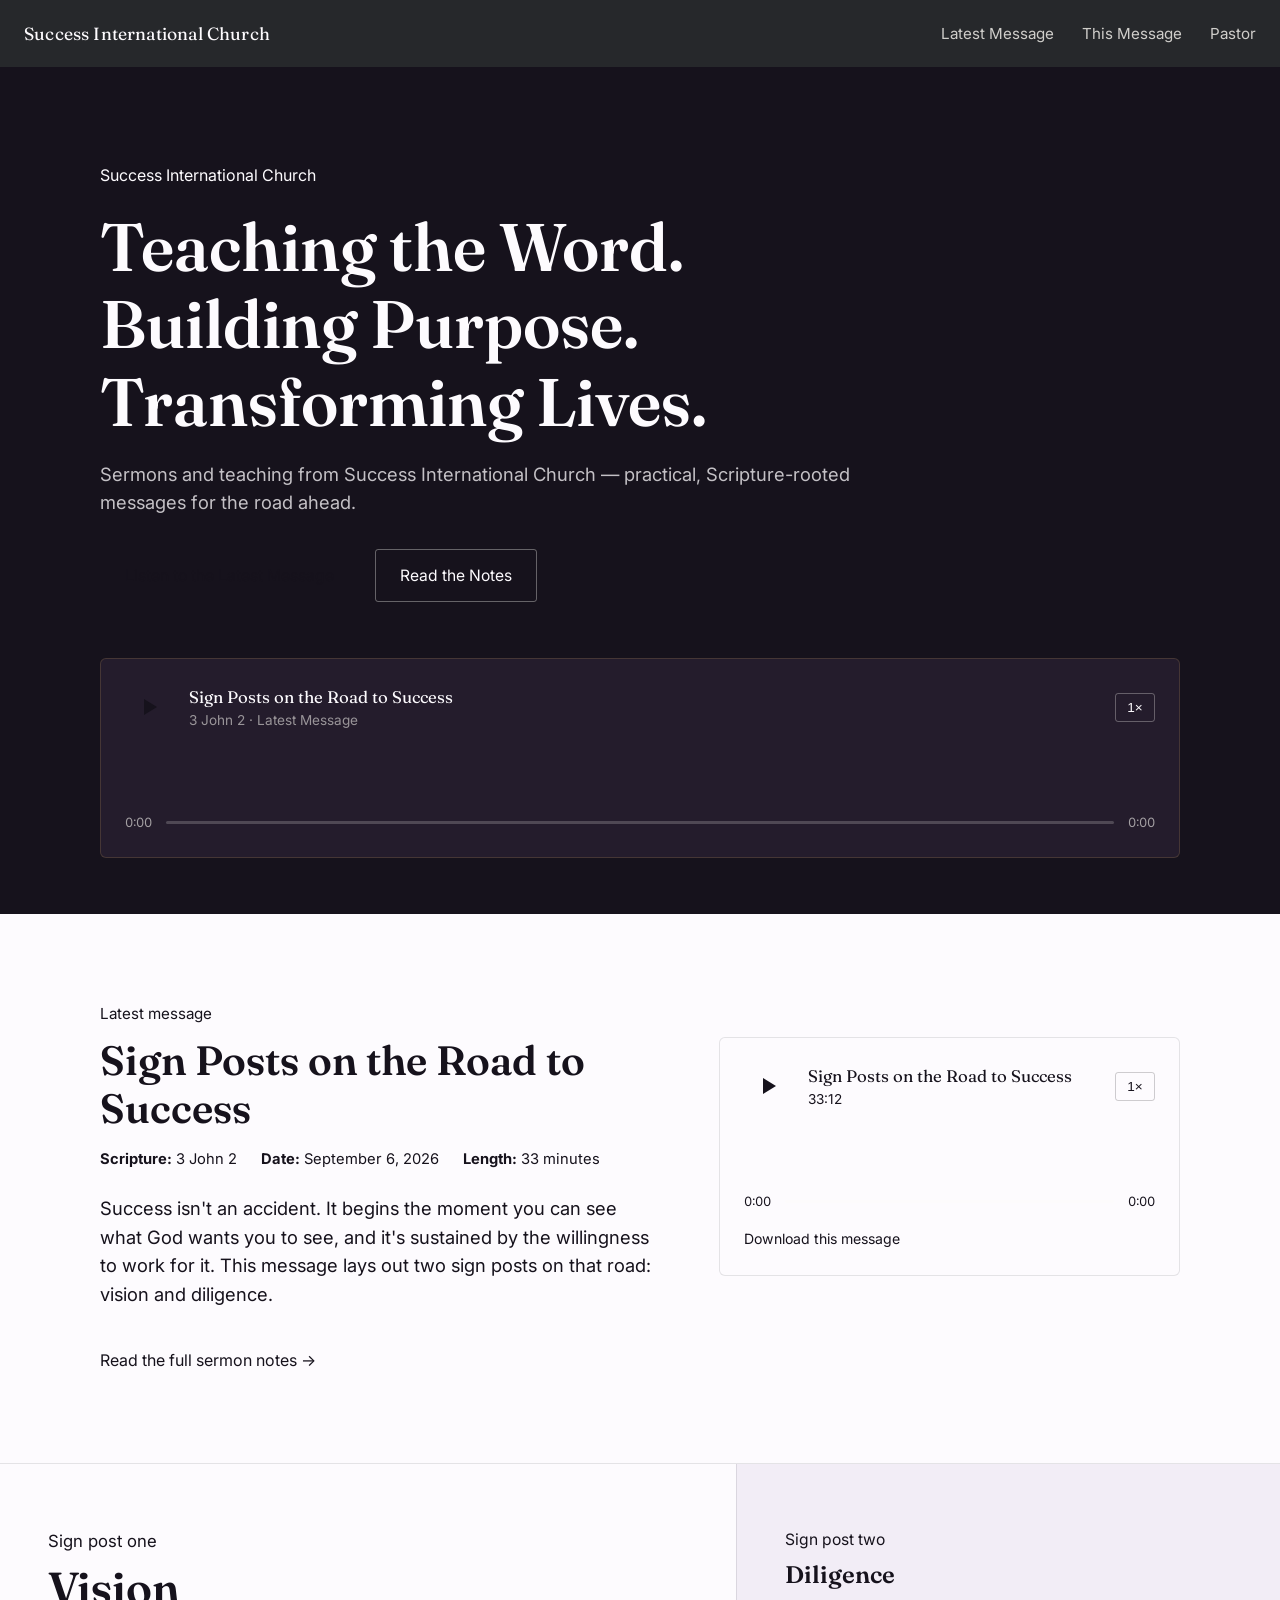
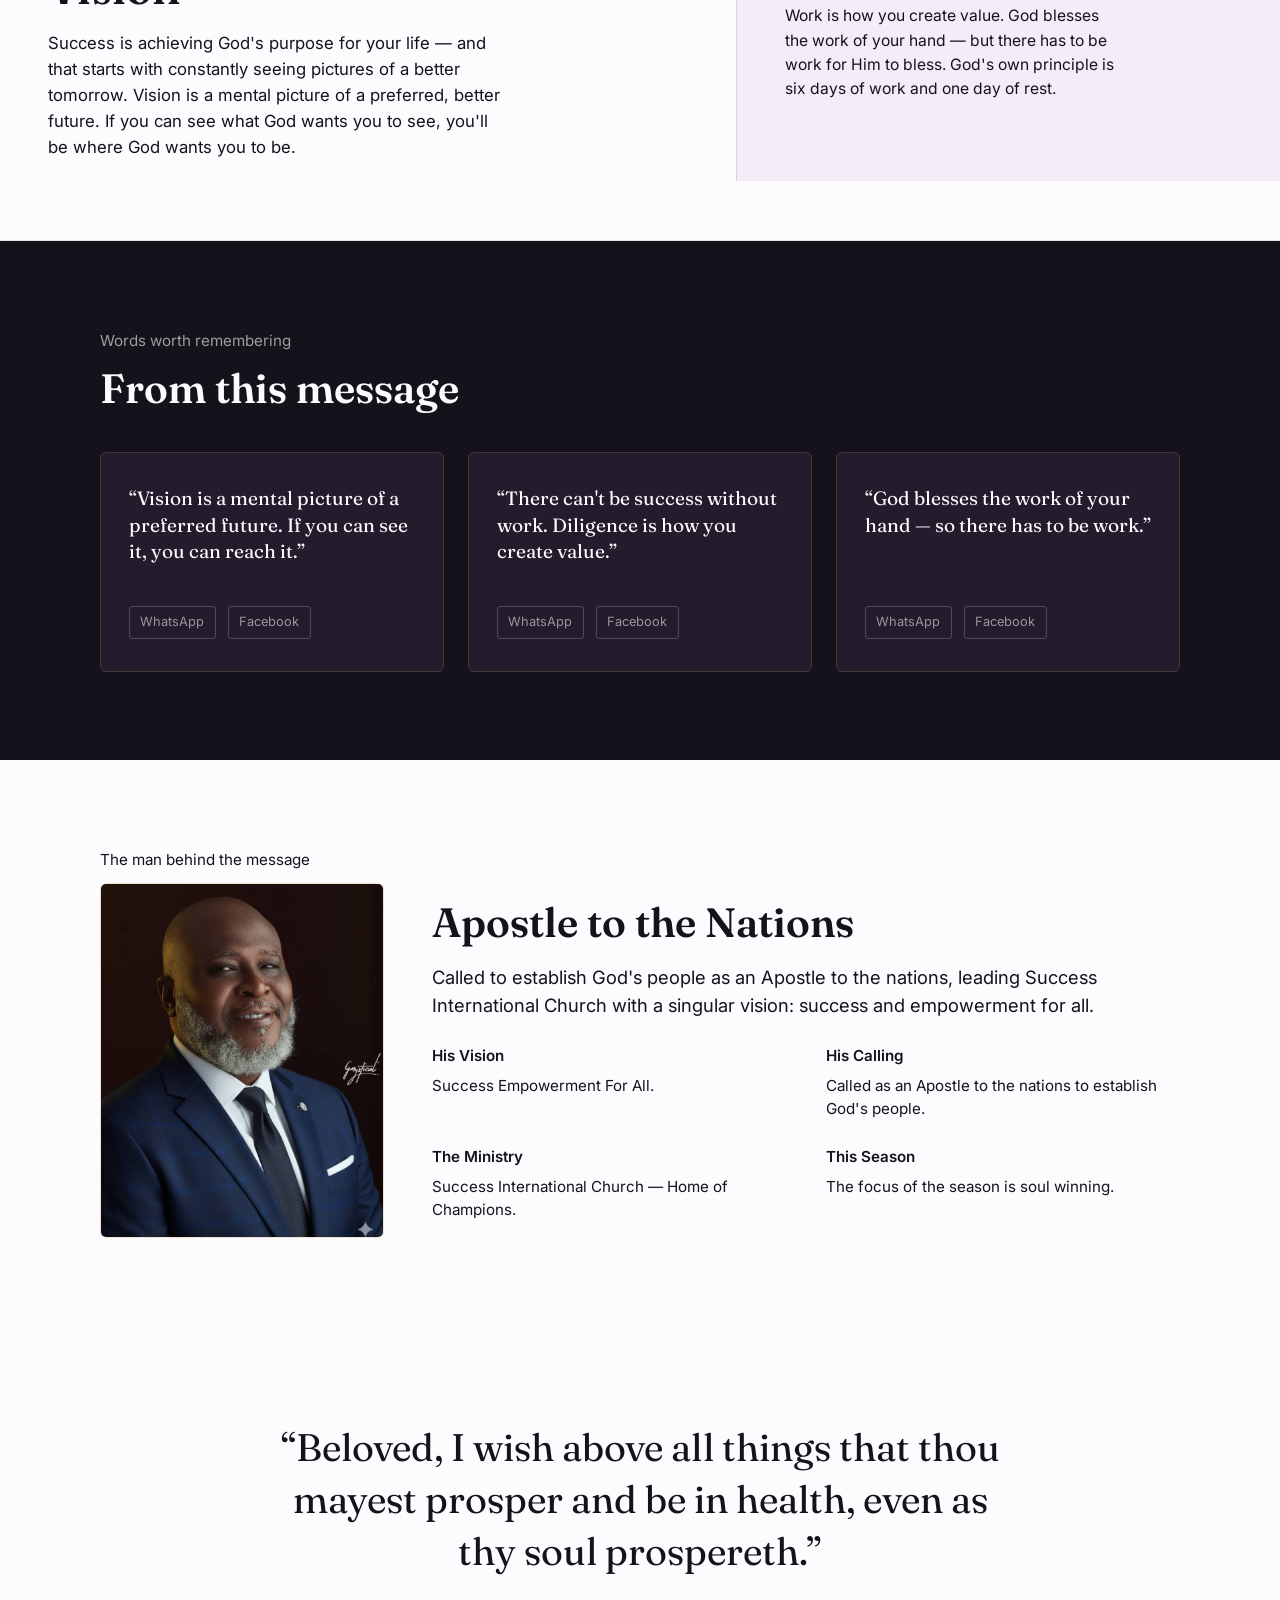
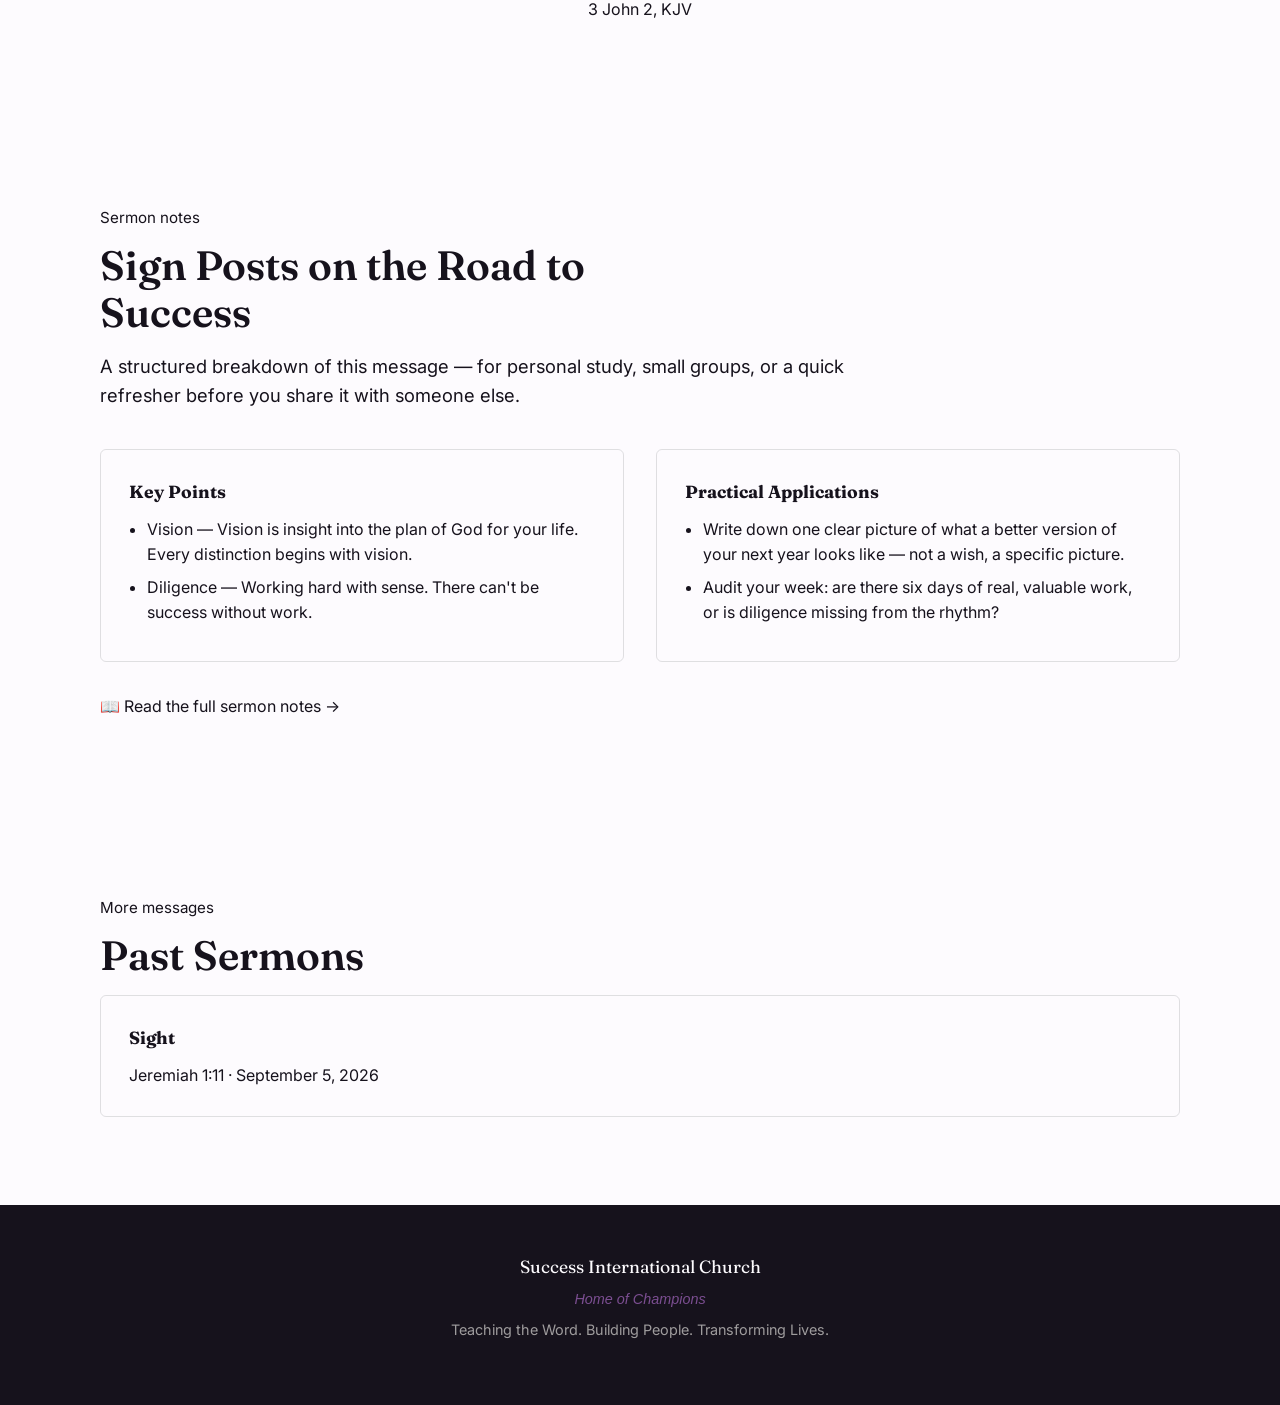
==== commit d925c373: "Clean up index.html by removing unused comments Removed commented-out sections related to sermon not" ====
--- a/site/index.html
+++ b/site/index.html
@@ -115,8 +115,6 @@
 </section>
 
 <!-- =========================== PASTOR PROFILE ======================= -->
-<!-- Not sermon-specific — stays as-is until real pastor details/photo
-     are available. -->
 <section class="section" id="pastor">
   <div class="section-inner">
     <p class="eyebrow-plain">The man behind the message</p>
@@ -182,9 +180,6 @@
 </section>
 
 <!-- ========================= MORE MESSAGES =========================== -->
-<!-- Every sermon except the latest one gets listed here so it stays
-     reachable. This is a simple list, not the full searchable library
-     — that's a planned v2 feature once there are more sermons. -->
 <section class="section" data-hook="more-messages-section" style="display:none;">
   <div class="section-inner">
     <p class="eyebrow-plain">More messages</p>
@@ -204,178 +199,4 @@
 <script src="js/render-homepage.js"></script>
 <script src="js/audio-player.js"></script>
 </body>
-</html>
-      <a href="#latest-message" class="btn btn-primary">Listen to the Latest Message</a>
-      <a href="#" class="btn btn-ghost" data-hook="hero-notes-link">Read the Notes</a>
-    </div>
-
-    <!-- Mini player anchored in the hero -->
-    <div class="player" data-audio-player data-hook="hero-player">
-      <audio data-hook="hero-audio" preload="metadata"></audio>
-      <div class="player-top">
-        <button class="play-btn" data-play-btn aria-label="Play sermon"></button>
-        <div class="player-meta">
-          <div class="player-title" data-hook="hero-title">&nbsp;</div>
-          <div class="player-sub" data-hook="hero-sub">&nbsp;</div>
-        </div>
-        <button class="speed-btn" data-speed-btn>1×</button>
-      </div>
-      <canvas class="waveform" data-waveform></canvas>
-      <div class="player-seek-row">
-        <span data-current-time>0:00</span>
-        <input type="range" data-seek value="0" min="0" max="100" step="1" aria-label="Seek" />
-        <span data-duration>0:00</span>
-      </div>
-    </div>
-  </div>
-</section>
-
-<!-- ======================= FEATURED SERMON ========================= -->
-<section class="section" id="latest-message">
-  <div class="section-inner">
-    <p class="eyebrow-plain">Latest message</p>
-    <div class="featured-grid">
-      <div>
-        <h2 data-hook="featured-title">&nbsp;</h2>
-        <div class="featured-meta-row">
-          <span><strong>Scripture:</strong> <span data-hook="featured-scripture"></span></span>
-          <span><strong>Date:</strong> <span data-hook="featured-date"></span></span>
-          <span><strong>Length:</strong> <span data-hook="featured-length"></span></span>
-        </div>
-        <p class="lede" data-hook="featured-description"></p>
-        <a href="#" class="notes-link" data-hook="featured-notes-link">Read the full sermon notes →</a>
-      </div>
-
-      <div class="player player-light" data-audio-player data-hook="featured-player">
-        <audio data-hook="featured-audio" preload="metadata"></audio>
-        <div class="player-top">
-          <button class="play-btn" data-play-btn aria-label="Play sermon"></button>
-          <div class="player-meta">
-            <div class="player-title" data-hook="featured-player-title">&nbsp;</div>
-            <div class="player-sub" data-hook="featured-player-sub">&nbsp;</div>
-          </div>
-          <button class="speed-btn" data-speed-btn>1×</button>
-        </div>
-        <canvas class="waveform" data-waveform></canvas>
-        <div class="player-seek-row">
-          <span data-current-time>0:00</span>
-          <input type="range" data-seek value="0" min="0" max="100" step="1" aria-label="Seek" />
-          <span data-duration>0:00</span>
-        </div>
-        <a class="player-download" data-download download href="#" data-hook="featured-download">Download this message</a>
-      </div>
-    </div>
-  </div>
-</section>
-
-<!-- ========================= SIGNPOSTS ============================= -->
-<!-- Populated from the latest sermon's `points` array. First point gets
-     the open/airy treatment, remaining points stack in the right column. -->
-<div class="signposts" id="signposts" data-hook="signposts-container">
-</div>
-
-<!-- ======================= WORDS WORTH REMEMBERING ================= -->
-<section class="section section-dark">
-  <div class="section-inner">
-    <p class="eyebrow-plain">Words worth remembering</p>
-    <h2 style="color: var(--paper);">From this message</h2>
-
-    <div class="quotes-grid" data-hook="quotes-container">
-    </div>
-  </div>
-</section>
-
-<!-- =========================== PASTOR PROFILE ======================= -->
-<!-- Not sermon-specific — stays as-is until real pastor details/photo
-     are available. -->
-<section class="section" id="pastor">
-  <div class="section-inner">
-    <p class="eyebrow-plain">The man behind the message</p>
-    <div class="profile-grid">
-      <div class="profile-placeholder">SIC</div>
-      <div>
-        <h2>Pastor of Success International Church</h2>
-        <p class="lede">
-          <!-- Placeholder profile copy — replace with the pastor's real
-               name, story, and ministry details when available. -->
-          A shepherd committed to teaching the Word in a way that is
-          practical enough to live by and deep enough to last.
-          His ministry centers on helping people see clearly what
-          God has already put in front of them, and then walk it out
-          with diligence, faith, and consistency.
-        </p>
-        <div class="profile-columns">
-          <div>
-            <h4>His Vision</h4>
-            <p>To raise a church of people who don't just hear the Word, but build their lives on it — one clear step of obedience at a time.</p>
-          </div>
-          <div>
-            <h4>His Calling</h4>
-            <p>To teach Scripture in a way that turns into vision, discipline, and lasting change — not just a moment of inspiration.</p>
-          </div>
-          <div>
-            <h4>The Ministry</h4>
-            <p>Success International Church exists to help people encounter God's Word and let it reshape how they think, work, and live.</p>
-          </div>
-          <div>
-            <h4>This Season</h4>
-            <p>Teaching through practical "sign posts" — clear, repeatable principles for walking out God's purpose day to day.</p>
-          </div>
-        </div>
-      </div>
-    </div>
-  </div>
-</section>
-
-<!-- =========================== SCRIPTURE ============================ -->
-<section class="scripture-feature">
-  <blockquote data-hook="scripture-text">
-  </blockquote>
-  <cite data-hook="scripture-ref"></cite>
-</section>
-
-<!-- ========================= NOTES PREVIEW =========================== -->
-<section class="section">
-  <div class="section-inner">
-    <p class="eyebrow-plain">Sermon notes</p>
-    <h2 data-hook="notes-preview-title">&nbsp;</h2>
-    <p class="lede" style="margin-bottom: 2.5rem;">A structured breakdown of this message — for personal study, small groups, or a quick refresher before you share it with someone else.</p>
-
-    <div class="notes-preview">
-      <div class="notes-card">
-        <h4>Key Points</h4>
-        <ul data-hook="notes-preview-points"></ul>
-      </div>
-      <div class="notes-card">
-        <h4>Practical Applications</h4>
-        <ul data-hook="notes-preview-applications"></ul>
-      </div>
-    </div>
-
-    <a href="#" class="notes-link" style="margin-top: 2rem;" data-hook="notes-preview-link">📖 Read the full sermon notes →</a>
-  </div>
-</section>
-
-<!-- ========================= MORE MESSAGES =========================== -->
-<!-- Every sermon except the latest one gets listed here so it stays
-     reachable. This is a simple list, not the full searchable library
-     — that's a planned v2 feature once there are more sermons. -->
-<section class="section" data-hook="more-messages-section" style="display:none;">
-  <div class="section-inner">
-    <p class="eyebrow-plain">More messages</p>
-    <h2>Past Sermons</h2>
-    <div class="notes-preview" data-hook="more-messages-list" style="grid-template-columns: 1fr;">
-    </div>
-  </div>
-</section>
-
-<footer class="site-footer">
-  <div class="church-name">Success International Church</div>
-  <p>Teaching the Word. Building People. Transforming Lives.</p>
-</footer>
-
-<script src="js/sermons-data.js"></script>
-<script src="js/render-homepage.js"></script>
-<script src="js/audio-player.js"></script>
-</body>
-</html>
+  </html>
--- a/site/css/style.css
+++ b/site/css/style.css
@@ -4,13 +4,15 @@
    ===================================================================== */
 
 :root {
-  --ink: #0f1115;
-  --ink-soft: #1a1d23;
-  --paper: #faf8f3;
-  --paper-dim: #f1ede3;
-  --gold: #c9a15c;
-  --gold-dim: rgba(201, 161, 92, 0.25);
-  --brown: #5c5648;
+  --ink: #16121c;
+  --ink-soft: #241c2c;
+  --paper: #fdfbfe;
+  --paper-dim: #f2edf6;
+  --purple: #7b4e91;
+  --purple-light: #a97fbf;
+  --purple-dim: rgba(123, 78, 145, 0.25);
+  --red: #d02420;
+  --muted: #685e70;
 
   --font-display: "Fraunces", Georgia, serif;
   --font-body: "Inter", -apple-system, BlinkMacSystemFont, sans-serif;
@@ -46,7 +48,7 @@
 }
 
 :focus-visible {
-  outline: 2px solid var(--gold);
+  outline: 2px solid var(--purple);
   outline-offset: 3px;
 }
 
@@ -76,7 +78,7 @@
 .eyebrow-plain {
   font-family: var(--font-body);
   font-size: 0.95rem;
-  color: var(--brown);
+  color: var(--muted);
   margin: 0 0 0.75rem;
 }
 
@@ -104,7 +106,7 @@
 
 .lede {
   font-size: 1.15rem;
-  color: var(--brown);
+  color: var(--muted);
   max-width: var(--measure);
 }
 
@@ -150,7 +152,7 @@
 }
 
 .site-header nav a:hover {
-  color: var(--gold);
+  color: var(--purple);
 }
 
 /* =====================================================================
@@ -176,7 +178,7 @@
 
 .hero .church-tag {
   font-family: var(--font-body);
-  color: var(--gold);
+  color: var(--purple);
   font-size: 1rem;
   margin-bottom: 1.25rem;
 }
@@ -207,12 +209,12 @@
 }
 
 .btn-primary {
-  background: var(--gold);
+  background: var(--purple);
   color: var(--ink);
 }
 
 .btn-primary:hover {
-  background: #d8b06e;
+  background: #8f5fa8;
 }
 
 .btn-ghost {
@@ -221,8 +223,8 @@
 }
 
 .btn-ghost:hover {
-  border-color: var(--gold);
-  color: var(--gold);
+  border-color: var(--purple);
+  color: var(--purple);
 }
 
 /* =====================================================================
@@ -250,7 +252,7 @@
   height: 3rem;
   border-radius: 50%;
   border: none;
-  background: var(--gold);
+  background: var(--purple);
   color: var(--ink);
   display: flex;
   align-items: center;
@@ -309,8 +311,8 @@
 }
 
 .speed-btn:hover {
-  border-color: var(--gold);
-  color: var(--gold);
+  border-color: var(--purple);
+  color: var(--purple);
 }
 
 .waveform {
@@ -343,7 +345,7 @@
   width: 12px;
   height: 12px;
   border-radius: 50%;
-  background: var(--gold);
+  background: var(--purple);
   cursor: pointer;
 }
 
@@ -352,7 +354,7 @@
   height: 12px;
   border: none;
   border-radius: 50%;
-  background: var(--gold);
+  background: var(--purple);
   cursor: pointer;
 }
 
@@ -360,13 +362,13 @@
   display: inline-block;
   margin-top: 1rem;
   font-size: 0.88rem;
-  color: var(--gold);
+  color: var(--purple);
   text-decoration: none;
   border-bottom: 1px solid transparent;
 }
 
 .player-download:hover {
-  border-color: var(--gold);
+  border-color: var(--purple);
 }
 
 /* Light variant of the player, used on the featured sermon section */
@@ -380,7 +382,7 @@
 }
 
 .player-light .player-meta .player-sub {
-  color: var(--brown);
+  color: var(--muted);
 }
 
 .player-light .speed-btn {
@@ -389,7 +391,7 @@
 }
 
 .player-light .player-seek-row {
-  color: var(--brown);
+  color: var(--muted);
 }
 
 .player-light .play-btn::before {
@@ -417,7 +419,7 @@
   gap: 1.5rem;
   flex-wrap: wrap;
   font-size: 0.92rem;
-  color: var(--brown);
+  color: var(--muted);
   margin-bottom: 1.5rem;
 }
 
@@ -432,7 +434,7 @@
   margin-top: 1.5rem;
   text-decoration: none;
   color: var(--ink);
-  border-bottom: 1px solid var(--gold);
+  border-bottom: 1px solid var(--purple);
   padding-bottom: 2px;
 }
 
@@ -490,7 +492,7 @@
 
 .signpost-label {
   font-size: 0.85rem;
-  color: var(--gold);
+  color: var(--purple);
   margin-bottom: 0.5rem;
 }
 
@@ -540,8 +542,8 @@
 }
 
 .quote-share a:hover {
-  color: var(--gold);
-  border-color: var(--gold);
+  color: var(--purple);
+  border-color: var(--purple);
 }
 
 /* =====================================================================
@@ -555,17 +557,27 @@
   align-items: center;
 }
 
-.profile-placeholder {
+.profile-placeholder,
+.profile-photo {
   aspect-ratio: 4 / 5;
   border-radius: 6px;
+  border: 1px solid rgba(201, 161, 92, 0.3);
+}
+
+.profile-placeholder {
   background: linear-gradient(155deg, var(--ink) 0%, var(--ink-soft) 100%);
   display: flex;
   align-items: center;
   justify-content: center;
-  color: var(--gold);
+  color: var(--purple);
   font-family: var(--font-display);
   font-size: 3.5rem;
-  border: 1px solid rgba(201, 161, 92, 0.3);
+}
+
+.profile-photo {
+  width: 100%;
+  object-fit: cover;
+  object-position: top center;
 }
 
 .profile-columns {
@@ -579,7 +591,7 @@
   font-family: var(--font-body);
   font-weight: 600;
   font-size: 0.95rem;
-  color: var(--gold-dim-text, var(--brown));
+  color: var(--muted);
   margin: 0 0 0.4rem;
 }
 
@@ -607,7 +619,7 @@
 
 .scripture-feature cite {
   font-style: normal;
-  color: var(--gold);
+  color: var(--purple);
   font-size: 1rem;
 }
 
@@ -682,7 +694,7 @@
 }
 
 .back-link:hover {
-  color: var(--gold);
+  color: var(--purple);
 }
 
 .sermon-hero h1 {
@@ -707,14 +719,14 @@
 
 .notes-block h3 {
   font-size: 1.15rem;
-  color: var(--brown);
+  color: var(--muted);
   font-family: var(--font-body);
   font-weight: 600;
   margin-bottom: 1rem;
 }
 
 .point-block {
-  border-left: 2px solid var(--gold);
+  border-left: 2px solid var(--purple);
   padding-left: 1.5rem;
   margin-bottom: 2rem;
 }
@@ -728,7 +740,7 @@
 }
 
 .point-block .point-summary {
-  color: var(--gold);
+  color: var(--purple);
   font-size: 0.95rem;
   margin-bottom: 0.75rem;
   font-weight: 600;
@@ -761,8 +773,8 @@
 }
 
 .share-row a:hover {
-  border-color: var(--gold);
-  color: var(--gold);
+  border-color: var(--purple);
+  color: var(--purple);
 }
 
 /* =====================================================================
@@ -805,3 +817,774 @@
     padding: 2.75rem 1.5rem;
   }
 }
+}
+
+img {
+  max-width: 100%;
+  display: block;
+}
+
+a {
+  color: inherit;
+}
+
+:focus-visible {
+  outline: 2px solid var(--gold);
+  outline-offset: 3px;
+}
+
+@media (prefers-reduced-motion: reduce) {
+  * {
+    animation-duration: 0.001ms !important;
+    animation-iteration-count: 1 !important;
+    transition-duration: 0.001ms !important;
+    scroll-behavior: auto !important;
+  }
+}
+
+.section {
+  padding: 5.5rem 1.5rem;
+}
+
+.section-dark {
+  background: var(--ink);
+  color: var(--paper);
+}
+
+.section-inner {
+  max-width: 1080px;
+  margin: 0 auto;
+}
+
+.eyebrow-plain {
+  font-family: var(--font-body);
+  font-size: 0.95rem;
+  color: var(--brown);
+  margin: 0 0 0.75rem;
+}
+
+.section-dark .eyebrow-plain {
+  color: rgba(250, 248, 243, 0.6);
+}
+
+h1,
+h2,
+h3 {
+  font-family: var(--font-display);
+  font-weight: 600;
+  line-height: 1.15;
+  margin: 0 0 1rem;
+}
+
+h2 {
+  font-size: clamp(1.8rem, 3.2vw, 2.6rem);
+  max-width: 22ch;
+}
+
+p {
+  margin: 0 0 1rem;
+}
+
+.lede {
+  font-size: 1.15rem;
+  color: var(--brown);
+  max-width: var(--measure);
+}
+
+.section-dark .lede {
+  color: rgba(250, 248, 243, 0.75);
+}
+
+/* =====================================================================
+   Site header
+   ===================================================================== */
+
+.site-header {
+  position: sticky;
+  top: 0;
+  z-index: 40;
+  display: flex;
+  align-items: center;
+  justify-content: space-between;
+  padding: 1.25rem 1.5rem;
+  background: rgba(15, 17, 21, 0.9);
+  backdrop-filter: blur(8px);
+  color: var(--paper);
+}
+
+.site-header .church-name {
+  font-family: var(--font-display);
+  font-size: 1.1rem;
+  letter-spacing: 0.01em;
+  text-decoration: none;
+  color: var(--paper);
+}
+
+.site-header nav {
+  display: flex;
+  gap: 1.75rem;
+  font-size: 0.95rem;
+}
+
+.site-header nav a {
+  text-decoration: none;
+  color: rgba(250, 248, 243, 0.8);
+  transition: color 0.2s ease;
+}
+
+.site-header nav a:hover {
+  color: var(--gold);
+}
+
+/* =====================================================================
+   Hero
+   ===================================================================== */
+
+.hero {
+  background: var(--ink);
+  color: var(--paper);
+  padding: 6rem 1.5rem 3.5rem;
+}
+
+.hero-inner {
+  max-width: 1080px;
+  margin: 0 auto;
+}
+
+.hero h1 {
+  font-size: clamp(2.4rem, 6vw, 4.2rem);
+  max-width: 16ch;
+  color: var(--paper);
+}
+
+.hero .church-tag {
+  font-family: var(--font-body);
+  color: var(--gold);
+  font-size: 1rem;
+  margin-bottom: 1.25rem;
+}
+
+.hero-actions {
+  display: flex;
+  flex-wrap: wrap;
+  gap: 1rem;
+  margin: 2rem 0 3.5rem;
+}
+
+.btn {
+  display: inline-flex;
+  align-items: center;
+  gap: 0.5rem;
+  padding: 0.85rem 1.5rem;
+  border-radius: var(--radius);
+  font-size: 0.98rem;
+  text-decoration: none;
+  border: 1px solid transparent;
+  cursor: pointer;
+  font-family: var(--font-body);
+  transition: transform 0.15s ease, background 0.2s ease, border-color 0.2s ease;
+}
+
+.btn:hover {
+  transform: translateY(-1px);
+}
+
+.btn-primary {
+  background: var(--gold);
+  color: var(--ink);
+}
+
+.btn-primary:hover {
+  background: #d8b06e;
+}
+
+.btn-ghost {
+  border-color: rgba(250, 248, 243, 0.35);
+  color: var(--paper);
+}
+
+.btn-ghost:hover {
+  border-color: var(--gold);
+  color: var(--gold);
+}
+
+/* =====================================================================
+   Audio player (shared component)
+   ===================================================================== */
+
+.player {
+  --progress: 0%;
+  background: var(--ink-soft);
+  border: 1px solid rgba(201, 161, 92, 0.2);
+  border-radius: 6px;
+  padding: 1.5rem;
+}
+
+.player-top {
+  display: flex;
+  align-items: center;
+  gap: 1rem;
+  margin-bottom: 1rem;
+}
+
+.play-btn {
+  flex: none;
+  width: 3rem;
+  height: 3rem;
+  border-radius: 50%;
+  border: none;
+  background: var(--gold);
+  color: var(--ink);
+  display: flex;
+  align-items: center;
+  justify-content: center;
+  cursor: pointer;
+  font-size: 0;
+}
+
+.play-btn::before {
+  content: "";
+  width: 0;
+  height: 0;
+  border-style: solid;
+  border-width: 8px 0 8px 13px;
+  border-color: transparent transparent transparent var(--ink);
+  margin-left: 3px;
+}
+
+.player.is-playing .play-btn::before {
+  border-style: none;
+  width: 4px;
+  height: 14px;
+  border-left: 5px solid var(--ink);
+  border-right: 5px solid var(--ink);
+  margin-left: 0;
+}
+
+.player-meta {
+  flex: 1;
+  min-width: 0;
+}
+
+.player-meta .player-title {
+  font-family: var(--font-display);
+  font-size: 1.05rem;
+  color: var(--paper);
+  overflow: hidden;
+  text-overflow: ellipsis;
+  white-space: nowrap;
+}
+
+.player-meta .player-sub {
+  font-size: 0.85rem;
+  color: rgba(250, 248, 243, 0.55);
+}
+
+.speed-btn {
+  flex: none;
+  background: transparent;
+  border: 1px solid rgba(250, 248, 243, 0.3);
+  color: var(--paper);
+  border-radius: var(--radius);
+  padding: 0.4rem 0.7rem;
+  font-size: 0.85rem;
+  cursor: pointer;
+}
+
+.speed-btn:hover {
+  border-color: var(--gold);
+  color: var(--gold);
+}
+
+.waveform {
+  width: 100%;
+  height: 56px;
+  display: block;
+  cursor: pointer;
+  margin-bottom: 0.6rem;
+}
+
+.player-seek-row {
+  display: flex;
+  align-items: center;
+  gap: 0.75rem;
+  font-size: 0.8rem;
+  color: rgba(250, 248, 243, 0.6);
+  font-variant-numeric: tabular-nums;
+}
+
+.player-seek-row input[type="range"] {
+  flex: 1;
+  appearance: none;
+  height: 3px;
+  background: rgba(250, 248, 243, 0.2);
+  border-radius: 2px;
+}
+
+.player-seek-row input[type="range"]::-webkit-slider-thumb {
+  appearance: none;
+  width: 12px;
+  height: 12px;
+  border-radius: 50%;
+  background: var(--gold);
+  cursor: pointer;
+}
+
+.player-seek-row input[type="range"]::-moz-range-thumb {
+  width: 12px;
+  height: 12px;
+  border: none;
+  border-radius: 50%;
+  background: var(--gold);
+  cursor: pointer;
+}
+
+.player-download {
+  display: inline-block;
+  margin-top: 1rem;
+  font-size: 0.88rem;
+  color: var(--gold);
+  text-decoration: none;
+  border-bottom: 1px solid transparent;
+}
+
+.player-download:hover {
+  border-color: var(--gold);
+}
+
+/* Light variant of the player, used on the featured sermon section */
+.player-light {
+  background: var(--paper);
+  border: 1px solid rgba(15, 17, 21, 0.1);
+}
+
+.player-light .player-meta .player-title {
+  color: var(--ink);
+}
+
+.player-light .player-meta .player-sub {
+  color: var(--brown);
+}
+
+.player-light .speed-btn {
+  border-color: rgba(15, 17, 21, 0.2);
+  color: var(--ink);
+}
+
+.player-light .player-seek-row {
+  color: var(--brown);
+}
+
+.player-light .play-btn::before {
+  border-color: transparent transparent transparent var(--ink);
+}
+
+.player-light.is-playing .play-btn::before {
+  border-left-color: var(--ink);
+  border-right-color: var(--ink);
+}
+
+/* =====================================================================
+   Featured sermon
+   ===================================================================== */
+
+.featured-grid {
+  display: grid;
+  grid-template-columns: 1.1fr 0.9fr;
+  gap: 3.5rem;
+  align-items: start;
+}
+
+.featured-meta-row {
+  display: flex;
+  gap: 1.5rem;
+  flex-wrap: wrap;
+  font-size: 0.92rem;
+  color: var(--brown);
+  margin-bottom: 1.5rem;
+}
+
+.featured-meta-row strong {
+  color: var(--ink);
+}
+
+.notes-link {
+  display: inline-flex;
+  align-items: center;
+  gap: 0.4rem;
+  margin-top: 1.5rem;
+  text-decoration: none;
+  color: var(--ink);
+  border-bottom: 1px solid var(--gold);
+  padding-bottom: 2px;
+}
+
+/* =====================================================================
+   Signposts diptych — Vision (open) | Diligence (dense)
+   ===================================================================== */
+
+.signposts {
+  display: grid;
+  grid-template-columns: 1.15fr 0.85fr;
+  gap: 0;
+  border-top: 1px solid rgba(15, 17, 21, 0.1);
+  border-bottom: 1px solid rgba(15, 17, 21, 0.1);
+}
+
+.signpost {
+  padding: 4rem 3rem;
+}
+
+.signpost-vision {
+  background: var(--paper);
+}
+
+.signpost-vision h3 {
+  font-size: clamp(2rem, 3.5vw, 2.8rem);
+}
+
+.signpost-vision p {
+  max-width: 42ch;
+  font-size: 1.05rem;
+}
+
+.signpost-secondary-col {
+  display: flex;
+  flex-direction: column;
+}
+
+.signpost-diligence {
+  background: var(--paper-dim);
+  border-left: 1px solid rgba(15, 17, 21, 0.1);
+}
+
+.signpost-secondary-col .signpost-diligence:not(:first-child) {
+  border-top: 1px solid rgba(15, 17, 21, 0.1);
+}
+
+.signpost-diligence h3 {
+  font-size: 1.5rem;
+}
+
+.signpost-diligence p {
+  max-width: 34ch;
+  font-size: 0.98rem;
+}
+
+.signpost-label {
+  font-size: 0.85rem;
+  color: var(--gold);
+  margin-bottom: 0.5rem;
+}
+
+/* =====================================================================
+   Quote cards
+   ===================================================================== */
+
+.quotes-grid {
+  display: grid;
+  grid-template-columns: repeat(3, 1fr);
+  gap: 1.5rem;
+  margin-top: 2.5rem;
+}
+
+.quote-card {
+  background: var(--ink-soft);
+  border: 1px solid rgba(201, 161, 92, 0.2);
+  border-radius: 6px;
+  padding: 2rem 1.75rem;
+  display: flex;
+  flex-direction: column;
+  justify-content: space-between;
+  min-height: 220px;
+}
+
+.quote-card blockquote {
+  margin: 0 0 1.5rem;
+  font-family: var(--font-display);
+  font-size: 1.2rem;
+  line-height: 1.4;
+  color: var(--paper);
+}
+
+.quote-share {
+  display: flex;
+  gap: 0.75rem;
+}
+
+.quote-share a {
+  font-size: 0.8rem;
+  color: rgba(250, 248, 243, 0.55);
+  text-decoration: none;
+  border: 1px solid rgba(250, 248, 243, 0.2);
+  padding: 0.35rem 0.65rem;
+  border-radius: var(--radius);
+  transition: color 0.2s ease, border-color 0.2s ease;
+}
+
+.quote-share a:hover {
+  color: var(--gold);
+  border-color: var(--gold);
+}
+
+/* =====================================================================
+   Pastor profile
+   ===================================================================== */
+
+.profile-grid {
+  display: grid;
+  grid-template-columns: 0.55fr 1.45fr;
+  gap: 3rem;
+  align-items: center;
+}
+
+.profile-placeholder {
+  aspect-ratio: 4 / 5;
+  border-radius: 6px;
+  background: linear-gradient(155deg, var(--ink) 0%, var(--ink-soft) 100%);
+  display: flex;
+  align-items: center;
+  justify-content: center;
+  color: var(--gold);
+  font-family: var(--font-display);
+  font-size: 3.5rem;
+  border: 1px solid rgba(201, 161, 92, 0.3);
+}
+
+.profile-columns {
+  display: grid;
+  grid-template-columns: repeat(2, 1fr);
+  gap: 1.5rem 2.5rem;
+  margin-top: 1.5rem;
+}
+
+.profile-columns h4 {
+  font-family: var(--font-body);
+  font-weight: 600;
+  font-size: 0.95rem;
+  color: var(--gold-dim-text, var(--brown));
+  margin: 0 0 0.4rem;
+}
+
+.profile-columns p {
+  font-size: 0.95rem;
+  margin: 0;
+}
+
+/* =====================================================================
+   Scripture feature
+   ===================================================================== */
+
+.scripture-feature {
+  text-align: center;
+  padding: 6rem 1.5rem;
+}
+
+.scripture-feature blockquote {
+  font-family: var(--font-display);
+  font-size: clamp(1.6rem, 3.5vw, 2.4rem);
+  line-height: 1.35;
+  max-width: 30ch;
+  margin: 0 auto 1.25rem;
+}
+
+.scripture-feature cite {
+  font-style: normal;
+  color: var(--gold);
+  font-size: 1rem;
+}
+
+/* =====================================================================
+   Sermon notes preview (homepage) + full notes (sermon page)
+   ===================================================================== */
+
+.notes-preview {
+  display: grid;
+  grid-template-columns: repeat(2, 1fr);
+  gap: 2rem;
+}
+
+.notes-card {
+  border: 1px solid rgba(15, 17, 21, 0.12);
+  border-radius: 6px;
+  padding: 1.75rem;
+}
+
+.notes-card h4 {
+  font-family: var(--font-display);
+  font-size: 1.1rem;
+  margin: 0 0 0.75rem;
+}
+
+.notes-card ul {
+  margin: 0;
+  padding-left: 1.1rem;
+}
+
+.notes-card li {
+  margin-bottom: 0.5rem;
+}
+
+/* =====================================================================
+   Footer
+   ===================================================================== */
+
+.site-footer {
+  background: var(--ink);
+  color: rgba(250, 248, 243, 0.6);
+  padding: 3rem 1.5rem;
+  text-align: center;
+  font-size: 0.9rem;
+}
+
+.site-footer .church-name {
+  font-family: var(--font-display);
+  color: var(--paper);
+  font-size: 1.1rem;
+  margin-bottom: 0.5rem;
+}
+
+/* =====================================================================
+   Sermon detail page specific
+   ===================================================================== */
+
+.sermon-hero {
+  background: var(--ink);
+  color: var(--paper);
+  padding: 5rem 1.5rem 3rem;
+}
+
+.back-link {
+  display: inline-flex;
+  align-items: center;
+  gap: 0.4rem;
+  color: rgba(250, 248, 243, 0.6);
+  text-decoration: none;
+  font-size: 0.9rem;
+  margin-bottom: 2rem;
+}
+
+.back-link:hover {
+  color: var(--gold);
+}
+
+.sermon-hero h1 {
+  color: var(--paper);
+  font-size: clamp(2rem, 5vw, 3rem);
+  max-width: 20ch;
+}
+
+.notes-section {
+  max-width: 720px;
+  margin: 0 auto;
+  padding: 4.5rem 1.5rem;
+}
+
+.notes-section h2 {
+  font-size: 1.6rem;
+}
+
+.notes-block {
+  margin-bottom: 3rem;
+}
+
+.notes-block h3 {
+  font-size: 1.15rem;
+  color: var(--brown);
+  font-family: var(--font-body);
+  font-weight: 600;
+  margin-bottom: 1rem;
+}
+
+.point-block {
+  border-left: 2px solid var(--gold);
+  padding-left: 1.5rem;
+  margin-bottom: 2rem;
+}
+
+.point-block h3 {
+  font-family: var(--font-display);
+  font-size: 1.6rem;
+  color: var(--ink);
+  font-weight: 600;
+  margin-bottom: 0.5rem;
+}
+
+.point-block .point-summary {
+  color: var(--gold);
+  font-size: 0.95rem;
+  margin-bottom: 0.75rem;
+  font-weight: 600;
+}
+
+ol.numbered-list,
+ul.plain-list {
+  padding-left: 1.3rem;
+}
+
+ol.numbered-list li,
+ul.plain-list li {
+  margin-bottom: 0.85rem;
+}
+
+.share-row {
+  display: flex;
+  gap: 0.75rem;
+  margin-top: 3rem;
+  flex-wrap: wrap;
+}
+
+.share-row a {
+  font-size: 0.88rem;
+  text-decoration: none;
+  color: var(--ink);
+  border: 1px solid rgba(15, 17, 21, 0.15);
+  padding: 0.5rem 1rem;
+  border-radius: var(--radius);
+}
+
+.share-row a:hover {
+  border-color: var(--gold);
+  color: var(--gold);
+}
+
+/* =====================================================================
+   Responsive
+   ===================================================================== */
+
+@media (max-width: 900px) {
+  .featured-grid,
+  .profile-grid,
+  .signposts,
+  .notes-preview {
+    grid-template-columns: 1fr;
+  }
+
+  .signpost-diligence {
+    border-left: none;
+    border-top: 1px solid rgba(15, 17, 21, 0.1);
+  }
+
+  .quotes-grid {
+    grid-template-columns: 1fr;
+  }
+
+  .profile-placeholder {
+    max-width: 240px;
+    margin: 0 auto;
+  }
+
+  .site-header nav {
+    display: none;
+  }
+}
+
+@media (max-width: 560px) {
+  .section {
+    padding: 3.5rem 1.25rem;
+  }
+
+  .signpost {
+    padding: 2.75rem 1.5rem;
+  }
+}
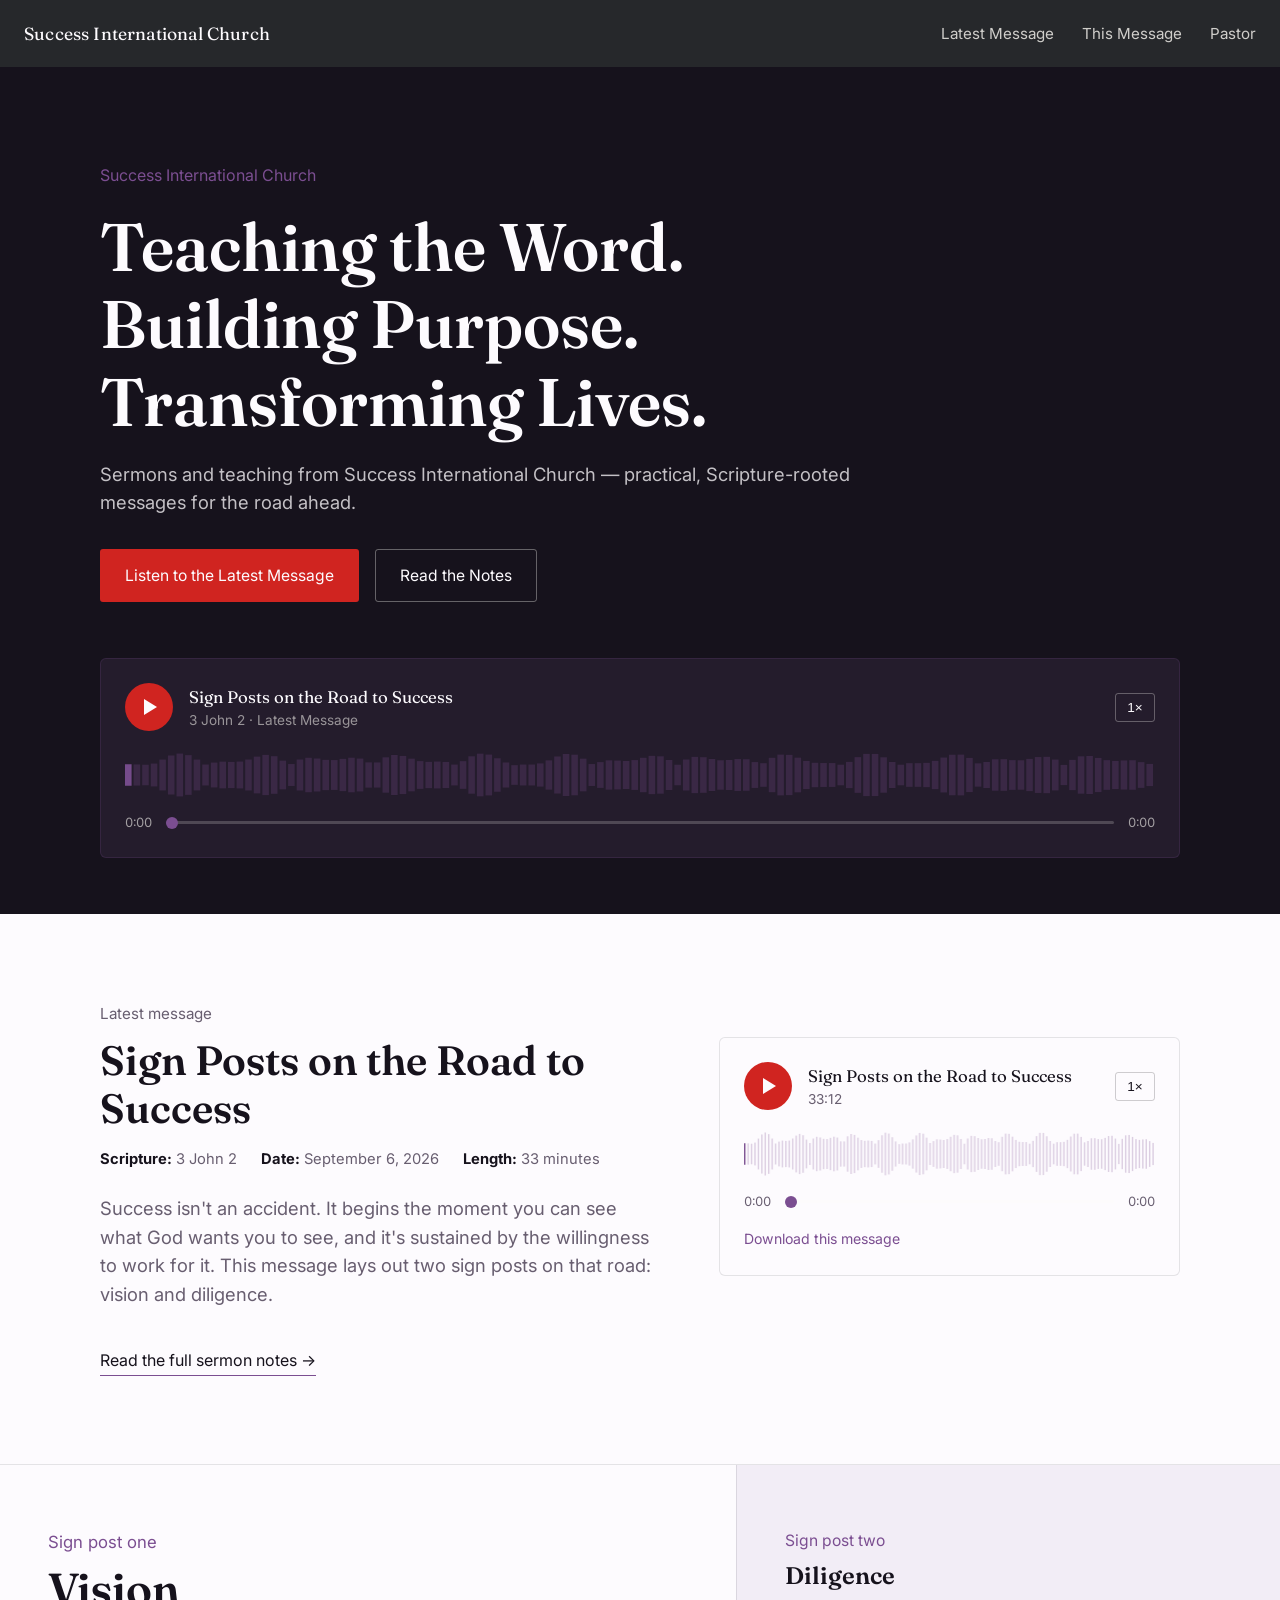
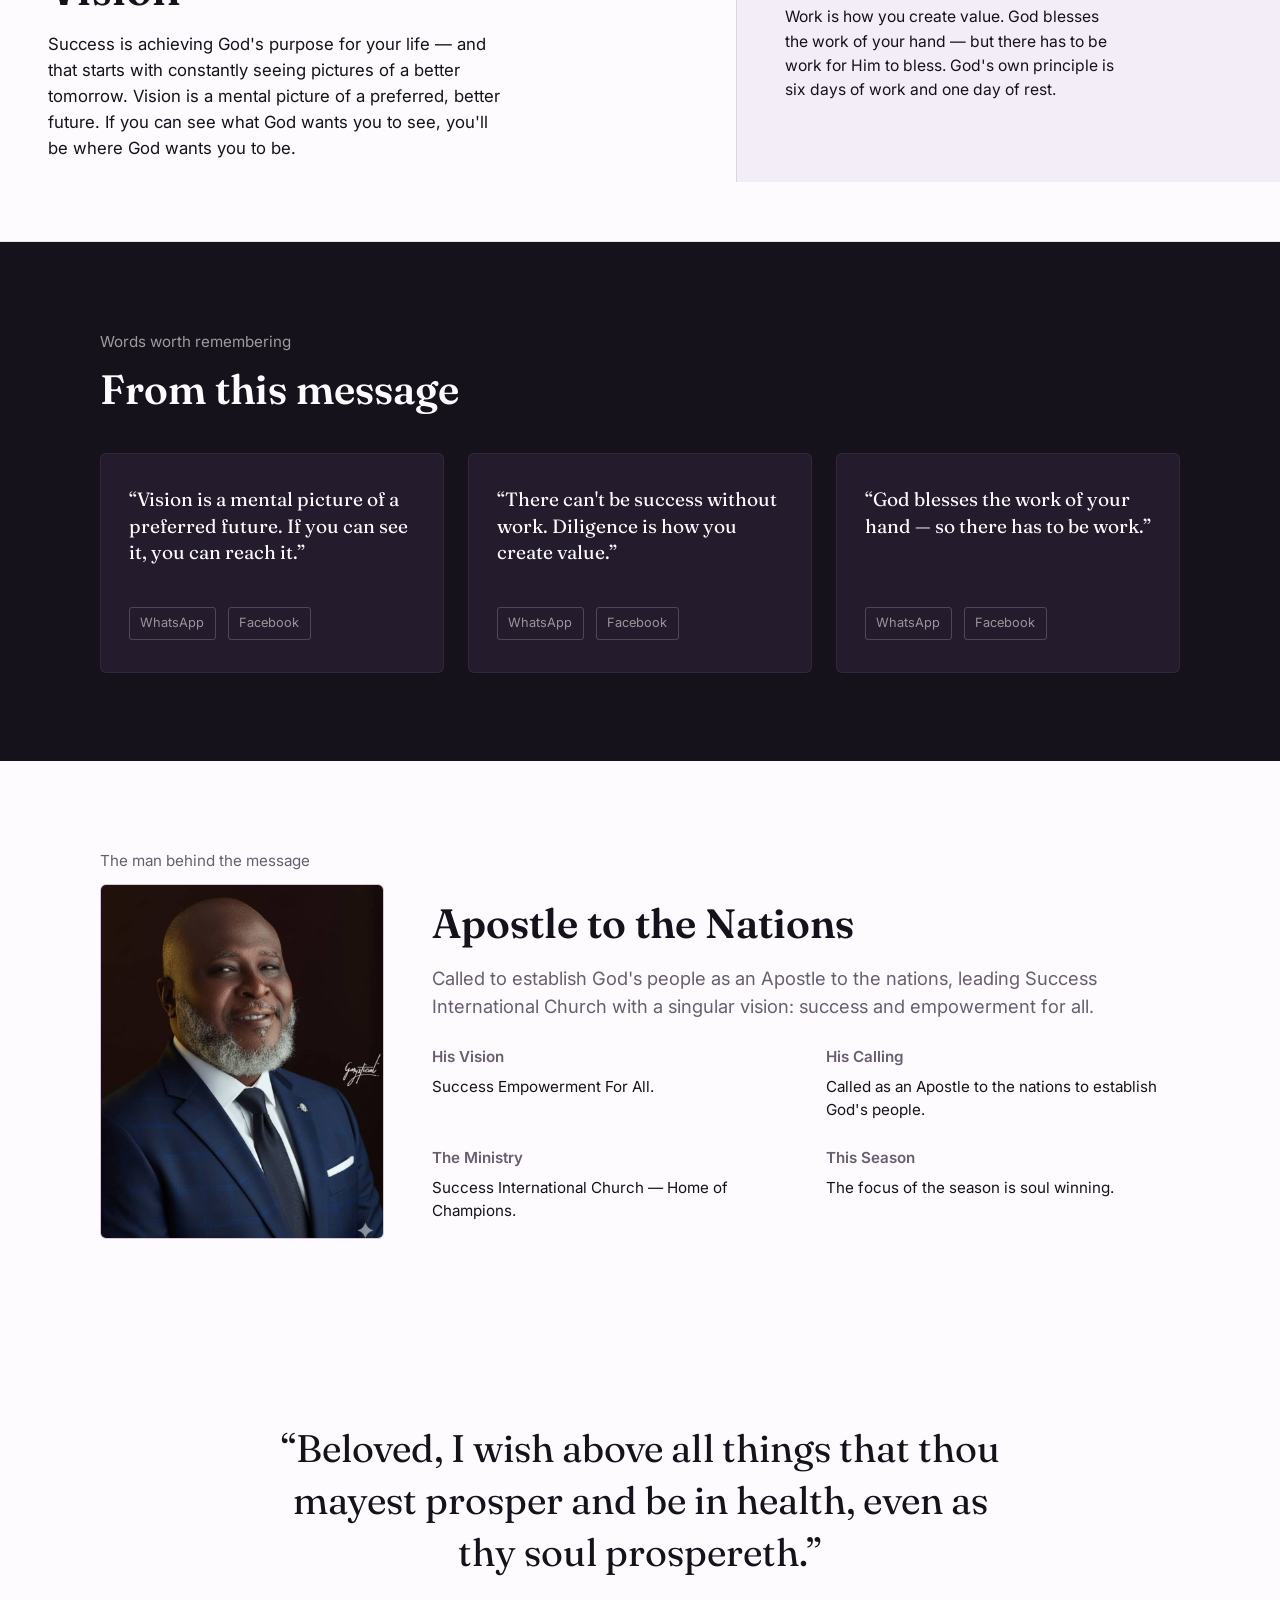
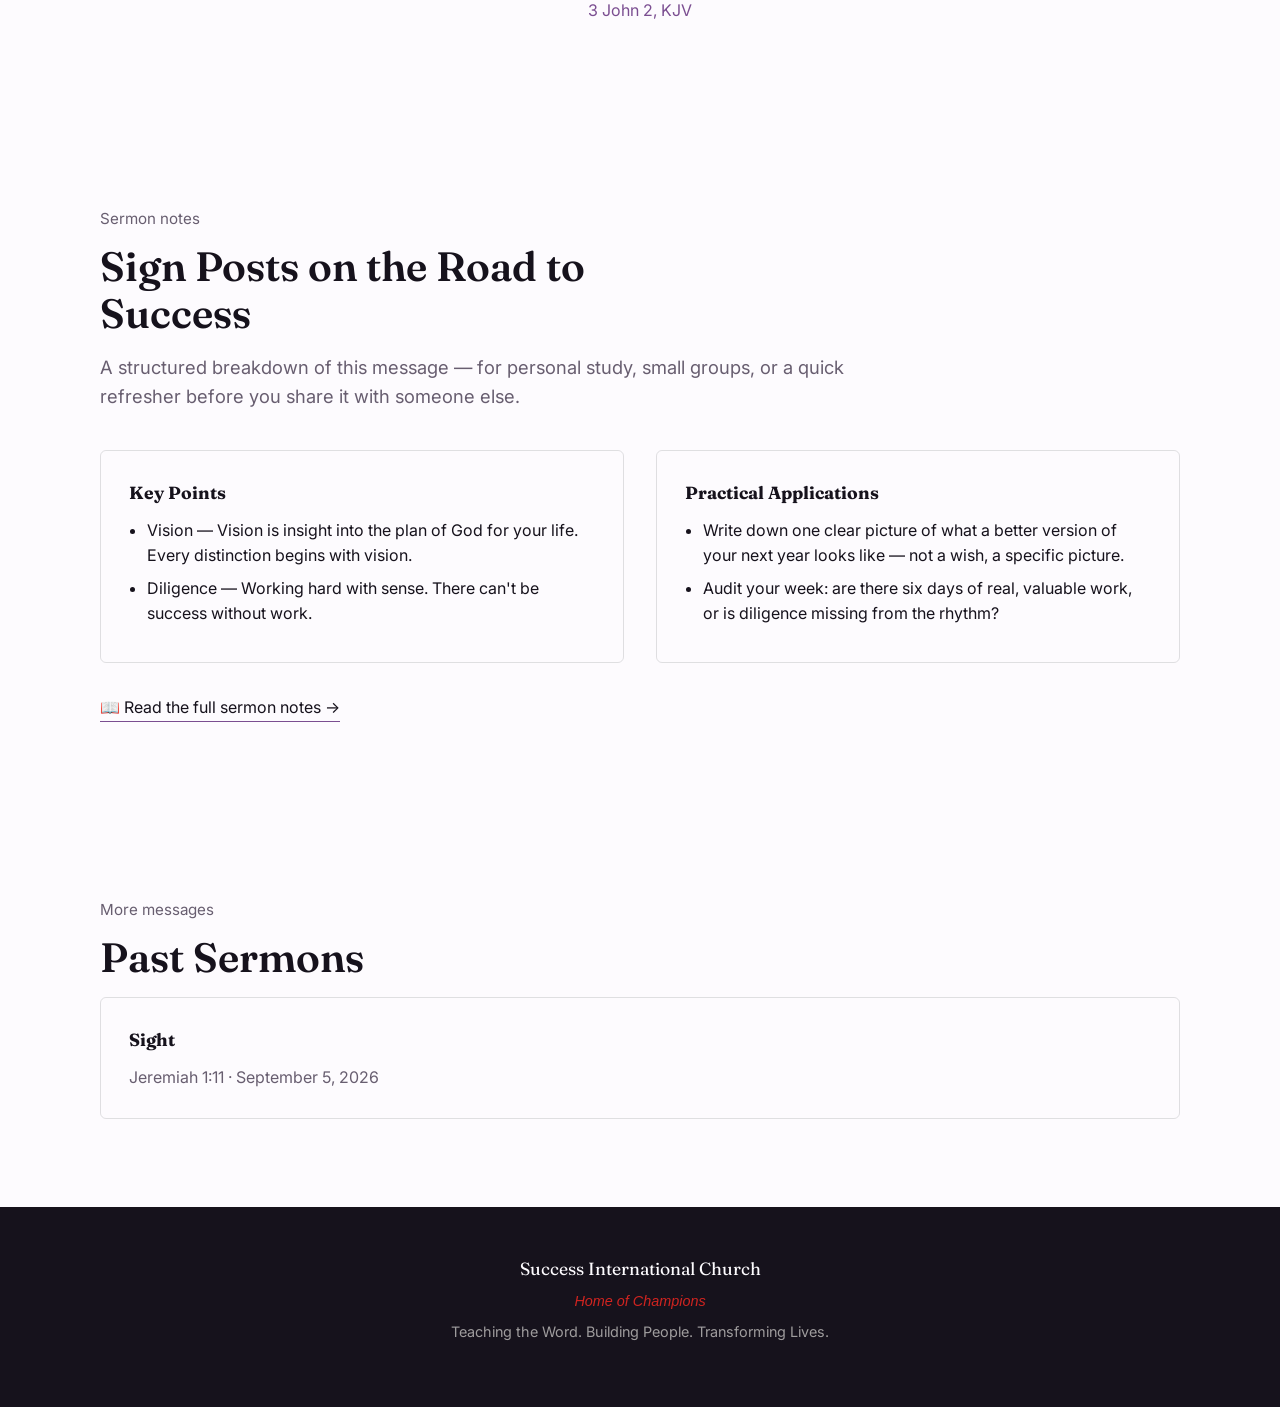
==== commit 0b5f1908: "colors" ====
--- a/site/index.html
+++ b/site/index.html
@@ -191,7 +191,7 @@
 
 <footer class="site-footer">
   <div class="church-name">Success International Church</div>
-  <p style="color: var(--purple); font-style: italic; margin-bottom: 0.5rem;">Home of Champions</p>
+  <p style="color: var(--red); font-style: italic; margin-bottom: 0.5rem;">Home of Champions</p>
   <p>Teaching the Word. Building People. Transforming Lives.</p>
 </footer>
 
--- a/site/css/style.css
+++ b/site/css/style.css
@@ -209,12 +209,12 @@
 }
 
 .btn-primary {
-  background: var(--purple);
-  color: var(--ink);
+  background: var(--red);
+  color: var(--paper);
 }
 
 .btn-primary:hover {
-  background: #8f5fa8;
+  background: #e2413c;
 }
 
 .btn-ghost {
@@ -234,7 +234,7 @@
 .player {
   --progress: 0%;
   background: var(--ink-soft);
-  border: 1px solid rgba(201, 161, 92, 0.2);
+  border: 1px solid rgba(123, 78, 145, 0.2);
   border-radius: 6px;
   padding: 1.5rem;
 }
@@ -252,8 +252,8 @@
   height: 3rem;
   border-radius: 50%;
   border: none;
-  background: var(--purple);
-  color: var(--ink);
+  background: var(--red);
+  color: var(--paper);
   display: flex;
   align-items: center;
   justify-content: center;
@@ -267,7 +267,7 @@
   height: 0;
   border-style: solid;
   border-width: 8px 0 8px 13px;
-  border-color: transparent transparent transparent var(--ink);
+  border-color: transparent transparent transparent var(--paper);
   margin-left: 3px;
 }
 
@@ -275,8 +275,8 @@
   border-style: none;
   width: 4px;
   height: 14px;
-  border-left: 5px solid var(--ink);
-  border-right: 5px solid var(--ink);
+  border-left: 5px solid var(--paper);
+  border-right: 5px solid var(--paper);
   margin-left: 0;
 }
 
@@ -394,14 +394,7 @@
   color: var(--muted);
 }
 
-.player-light .play-btn::before {
-  border-color: transparent transparent transparent var(--ink);
-}
-
-.player-light.is-playing .play-btn::before {
-  border-left-color: var(--ink);
-  border-right-color: var(--ink);
-}
+
 
 /* =====================================================================
    Featured sermon
@@ -509,7 +502,7 @@
 
 .quote-card {
   background: var(--ink-soft);
-  border: 1px solid rgba(201, 161, 92, 0.2);
+  border: 1px solid rgba(123, 78, 145, 0.2);
   border-radius: 6px;
   padding: 2rem 1.75rem;
   display: flex;
@@ -561,7 +554,7 @@
 .profile-photo {
   aspect-ratio: 4 / 5;
   border-radius: 6px;
-  border: 1px solid rgba(201, 161, 92, 0.3);
+  border: 1px solid rgba(123, 78, 145, 0.3);
 }
 
 .profile-placeholder {
@@ -817,774 +810,3 @@
     padding: 2.75rem 1.5rem;
   }
 }
-}
-
-img {
-  max-width: 100%;
-  display: block;
-}
-
-a {
-  color: inherit;
-}
-
-:focus-visible {
-  outline: 2px solid var(--gold);
-  outline-offset: 3px;
-}
-
-@media (prefers-reduced-motion: reduce) {
-  * {
-    animation-duration: 0.001ms !important;
-    animation-iteration-count: 1 !important;
-    transition-duration: 0.001ms !important;
-    scroll-behavior: auto !important;
-  }
-}
-
-.section {
-  padding: 5.5rem 1.5rem;
-}
-
-.section-dark {
-  background: var(--ink);
-  color: var(--paper);
-}
-
-.section-inner {
-  max-width: 1080px;
-  margin: 0 auto;
-}
-
-.eyebrow-plain {
-  font-family: var(--font-body);
-  font-size: 0.95rem;
-  color: var(--brown);
-  margin: 0 0 0.75rem;
-}
-
-.section-dark .eyebrow-plain {
-  color: rgba(250, 248, 243, 0.6);
-}
-
-h1,
-h2,
-h3 {
-  font-family: var(--font-display);
-  font-weight: 600;
-  line-height: 1.15;
-  margin: 0 0 1rem;
-}
-
-h2 {
-  font-size: clamp(1.8rem, 3.2vw, 2.6rem);
-  max-width: 22ch;
-}
-
-p {
-  margin: 0 0 1rem;
-}
-
-.lede {
-  font-size: 1.15rem;
-  color: var(--brown);
-  max-width: var(--measure);
-}
-
-.section-dark .lede {
-  color: rgba(250, 248, 243, 0.75);
-}
-
-/* =====================================================================
-   Site header
-   ===================================================================== */
-
-.site-header {
-  position: sticky;
-  top: 0;
-  z-index: 40;
-  display: flex;
-  align-items: center;
-  justify-content: space-between;
-  padding: 1.25rem 1.5rem;
-  background: rgba(15, 17, 21, 0.9);
-  backdrop-filter: blur(8px);
-  color: var(--paper);
-}
-
-.site-header .church-name {
-  font-family: var(--font-display);
-  font-size: 1.1rem;
-  letter-spacing: 0.01em;
-  text-decoration: none;
-  color: var(--paper);
-}
-
-.site-header nav {
-  display: flex;
-  gap: 1.75rem;
-  font-size: 0.95rem;
-}
-
-.site-header nav a {
-  text-decoration: none;
-  color: rgba(250, 248, 243, 0.8);
-  transition: color 0.2s ease;
-}
-
-.site-header nav a:hover {
-  color: var(--gold);
-}
-
-/* =====================================================================
-   Hero
-   ===================================================================== */
-
-.hero {
-  background: var(--ink);
-  color: var(--paper);
-  padding: 6rem 1.5rem 3.5rem;
-}
-
-.hero-inner {
-  max-width: 1080px;
-  margin: 0 auto;
-}
-
-.hero h1 {
-  font-size: clamp(2.4rem, 6vw, 4.2rem);
-  max-width: 16ch;
-  color: var(--paper);
-}
-
-.hero .church-tag {
-  font-family: var(--font-body);
-  color: var(--gold);
-  font-size: 1rem;
-  margin-bottom: 1.25rem;
-}
-
-.hero-actions {
-  display: flex;
-  flex-wrap: wrap;
-  gap: 1rem;
-  margin: 2rem 0 3.5rem;
-}
-
-.btn {
-  display: inline-flex;
-  align-items: center;
-  gap: 0.5rem;
-  padding: 0.85rem 1.5rem;
-  border-radius: var(--radius);
-  font-size: 0.98rem;
-  text-decoration: none;
-  border: 1px solid transparent;
-  cursor: pointer;
-  font-family: var(--font-body);
-  transition: transform 0.15s ease, background 0.2s ease, border-color 0.2s ease;
-}
-
-.btn:hover {
-  transform: translateY(-1px);
-}
-
-.btn-primary {
-  background: var(--gold);
-  color: var(--ink);
-}
-
-.btn-primary:hover {
-  background: #d8b06e;
-}
-
-.btn-ghost {
-  border-color: rgba(250, 248, 243, 0.35);
-  color: var(--paper);
-}
-
-.btn-ghost:hover {
-  border-color: var(--gold);
-  color: var(--gold);
-}
-
-/* =====================================================================
-   Audio player (shared component)
-   ===================================================================== */
-
-.player {
-  --progress: 0%;
-  background: var(--ink-soft);
-  border: 1px solid rgba(201, 161, 92, 0.2);
-  border-radius: 6px;
-  padding: 1.5rem;
-}
-
-.player-top {
-  display: flex;
-  align-items: center;
-  gap: 1rem;
-  margin-bottom: 1rem;
-}
-
-.play-btn {
-  flex: none;
-  width: 3rem;
-  height: 3rem;
-  border-radius: 50%;
-  border: none;
-  background: var(--gold);
-  color: var(--ink);
-  display: flex;
-  align-items: center;
-  justify-content: center;
-  cursor: pointer;
-  font-size: 0;
-}
-
-.play-btn::before {
-  content: "";
-  width: 0;
-  height: 0;
-  border-style: solid;
-  border-width: 8px 0 8px 13px;
-  border-color: transparent transparent transparent var(--ink);
-  margin-left: 3px;
-}
-
-.player.is-playing .play-btn::before {
-  border-style: none;
-  width: 4px;
-  height: 14px;
-  border-left: 5px solid var(--ink);
-  border-right: 5px solid var(--ink);
-  margin-left: 0;
-}
-
-.player-meta {
-  flex: 1;
-  min-width: 0;
-}
-
-.player-meta .player-title {
-  font-family: var(--font-display);
-  font-size: 1.05rem;
-  color: var(--paper);
-  overflow: hidden;
-  text-overflow: ellipsis;
-  white-space: nowrap;
-}
-
-.player-meta .player-sub {
-  font-size: 0.85rem;
-  color: rgba(250, 248, 243, 0.55);
-}
-
-.speed-btn {
-  flex: none;
-  background: transparent;
-  border: 1px solid rgba(250, 248, 243, 0.3);
-  color: var(--paper);
-  border-radius: var(--radius);
-  padding: 0.4rem 0.7rem;
-  font-size: 0.85rem;
-  cursor: pointer;
-}
-
-.speed-btn:hover {
-  border-color: var(--gold);
-  color: var(--gold);
-}
-
-.waveform {
-  width: 100%;
-  height: 56px;
-  display: block;
-  cursor: pointer;
-  margin-bottom: 0.6rem;
-}
-
-.player-seek-row {
-  display: flex;
-  align-items: center;
-  gap: 0.75rem;
-  font-size: 0.8rem;
-  color: rgba(250, 248, 243, 0.6);
-  font-variant-numeric: tabular-nums;
-}
-
-.player-seek-row input[type="range"] {
-  flex: 1;
-  appearance: none;
-  height: 3px;
-  background: rgba(250, 248, 243, 0.2);
-  border-radius: 2px;
-}
-
-.player-seek-row input[type="range"]::-webkit-slider-thumb {
-  appearance: none;
-  width: 12px;
-  height: 12px;
-  border-radius: 50%;
-  background: var(--gold);
-  cursor: pointer;
-}
-
-.player-seek-row input[type="range"]::-moz-range-thumb {
-  width: 12px;
-  height: 12px;
-  border: none;
-  border-radius: 50%;
-  background: var(--gold);
-  cursor: pointer;
-}
-
-.player-download {
-  display: inline-block;
-  margin-top: 1rem;
-  font-size: 0.88rem;
-  color: var(--gold);
-  text-decoration: none;
-  border-bottom: 1px solid transparent;
-}
-
-.player-download:hover {
-  border-color: var(--gold);
-}
-
-/* Light variant of the player, used on the featured sermon section */
-.player-light {
-  background: var(--paper);
-  border: 1px solid rgba(15, 17, 21, 0.1);
-}
-
-.player-light .player-meta .player-title {
-  color: var(--ink);
-}
-
-.player-light .player-meta .player-sub {
-  color: var(--brown);
-}
-
-.player-light .speed-btn {
-  border-color: rgba(15, 17, 21, 0.2);
-  color: var(--ink);
-}
-
-.player-light .player-seek-row {
-  color: var(--brown);
-}
-
-.player-light .play-btn::before {
-  border-color: transparent transparent transparent var(--ink);
-}
-
-.player-light.is-playing .play-btn::before {
-  border-left-color: var(--ink);
-  border-right-color: var(--ink);
-}
-
-/* =====================================================================
-   Featured sermon
-   ===================================================================== */
-
-.featured-grid {
-  display: grid;
-  grid-template-columns: 1.1fr 0.9fr;
-  gap: 3.5rem;
-  align-items: start;
-}
-
-.featured-meta-row {
-  display: flex;
-  gap: 1.5rem;
-  flex-wrap: wrap;
-  font-size: 0.92rem;
-  color: var(--brown);
-  margin-bottom: 1.5rem;
-}
-
-.featured-meta-row strong {
-  color: var(--ink);
-}
-
-.notes-link {
-  display: inline-flex;
-  align-items: center;
-  gap: 0.4rem;
-  margin-top: 1.5rem;
-  text-decoration: none;
-  color: var(--ink);
-  border-bottom: 1px solid var(--gold);
-  padding-bottom: 2px;
-}
-
-/* =====================================================================
-   Signposts diptych — Vision (open) | Diligence (dense)
-   ===================================================================== */
-
-.signposts {
-  display: grid;
-  grid-template-columns: 1.15fr 0.85fr;
-  gap: 0;
-  border-top: 1px solid rgba(15, 17, 21, 0.1);
-  border-bottom: 1px solid rgba(15, 17, 21, 0.1);
-}
-
-.signpost {
-  padding: 4rem 3rem;
-}
-
-.signpost-vision {
-  background: var(--paper);
-}
-
-.signpost-vision h3 {
-  font-size: clamp(2rem, 3.5vw, 2.8rem);
-}
-
-.signpost-vision p {
-  max-width: 42ch;
-  font-size: 1.05rem;
-}
-
-.signpost-secondary-col {
-  display: flex;
-  flex-direction: column;
-}
-
-.signpost-diligence {
-  background: var(--paper-dim);
-  border-left: 1px solid rgba(15, 17, 21, 0.1);
-}
-
-.signpost-secondary-col .signpost-diligence:not(:first-child) {
-  border-top: 1px solid rgba(15, 17, 21, 0.1);
-}
-
-.signpost-diligence h3 {
-  font-size: 1.5rem;
-}
-
-.signpost-diligence p {
-  max-width: 34ch;
-  font-size: 0.98rem;
-}
-
-.signpost-label {
-  font-size: 0.85rem;
-  color: var(--gold);
-  margin-bottom: 0.5rem;
-}
-
-/* =====================================================================
-   Quote cards
-   ===================================================================== */
-
-.quotes-grid {
-  display: grid;
-  grid-template-columns: repeat(3, 1fr);
-  gap: 1.5rem;
-  margin-top: 2.5rem;
-}
-
-.quote-card {
-  background: var(--ink-soft);
-  border: 1px solid rgba(201, 161, 92, 0.2);
-  border-radius: 6px;
-  padding: 2rem 1.75rem;
-  display: flex;
-  flex-direction: column;
-  justify-content: space-between;
-  min-height: 220px;
-}
-
-.quote-card blockquote {
-  margin: 0 0 1.5rem;
-  font-family: var(--font-display);
-  font-size: 1.2rem;
-  line-height: 1.4;
-  color: var(--paper);
-}
-
-.quote-share {
-  display: flex;
-  gap: 0.75rem;
-}
-
-.quote-share a {
-  font-size: 0.8rem;
-  color: rgba(250, 248, 243, 0.55);
-  text-decoration: none;
-  border: 1px solid rgba(250, 248, 243, 0.2);
-  padding: 0.35rem 0.65rem;
-  border-radius: var(--radius);
-  transition: color 0.2s ease, border-color 0.2s ease;
-}
-
-.quote-share a:hover {
-  color: var(--gold);
-  border-color: var(--gold);
-}
-
-/* =====================================================================
-   Pastor profile
-   ===================================================================== */
-
-.profile-grid {
-  display: grid;
-  grid-template-columns: 0.55fr 1.45fr;
-  gap: 3rem;
-  align-items: center;
-}
-
-.profile-placeholder {
-  aspect-ratio: 4 / 5;
-  border-radius: 6px;
-  background: linear-gradient(155deg, var(--ink) 0%, var(--ink-soft) 100%);
-  display: flex;
-  align-items: center;
-  justify-content: center;
-  color: var(--gold);
-  font-family: var(--font-display);
-  font-size: 3.5rem;
-  border: 1px solid rgba(201, 161, 92, 0.3);
-}
-
-.profile-columns {
-  display: grid;
-  grid-template-columns: repeat(2, 1fr);
-  gap: 1.5rem 2.5rem;
-  margin-top: 1.5rem;
-}
-
-.profile-columns h4 {
-  font-family: var(--font-body);
-  font-weight: 600;
-  font-size: 0.95rem;
-  color: var(--gold-dim-text, var(--brown));
-  margin: 0 0 0.4rem;
-}
-
-.profile-columns p {
-  font-size: 0.95rem;
-  margin: 0;
-}
-
-/* =====================================================================
-   Scripture feature
-   ===================================================================== */
-
-.scripture-feature {
-  text-align: center;
-  padding: 6rem 1.5rem;
-}
-
-.scripture-feature blockquote {
-  font-family: var(--font-display);
-  font-size: clamp(1.6rem, 3.5vw, 2.4rem);
-  line-height: 1.35;
-  max-width: 30ch;
-  margin: 0 auto 1.25rem;
-}
-
-.scripture-feature cite {
-  font-style: normal;
-  color: var(--gold);
-  font-size: 1rem;
-}
-
-/* =====================================================================
-   Sermon notes preview (homepage) + full notes (sermon page)
-   ===================================================================== */
-
-.notes-preview {
-  display: grid;
-  grid-template-columns: repeat(2, 1fr);
-  gap: 2rem;
-}
-
-.notes-card {
-  border: 1px solid rgba(15, 17, 21, 0.12);
-  border-radius: 6px;
-  padding: 1.75rem;
-}
-
-.notes-card h4 {
-  font-family: var(--font-display);
-  font-size: 1.1rem;
-  margin: 0 0 0.75rem;
-}
-
-.notes-card ul {
-  margin: 0;
-  padding-left: 1.1rem;
-}
-
-.notes-card li {
-  margin-bottom: 0.5rem;
-}
-
-/* =====================================================================
-   Footer
-   ===================================================================== */
-
-.site-footer {
-  background: var(--ink);
-  color: rgba(250, 248, 243, 0.6);
-  padding: 3rem 1.5rem;
-  text-align: center;
-  font-size: 0.9rem;
-}
-
-.site-footer .church-name {
-  font-family: var(--font-display);
-  color: var(--paper);
-  font-size: 1.1rem;
-  margin-bottom: 0.5rem;
-}
-
-/* =====================================================================
-   Sermon detail page specific
-   ===================================================================== */
-
-.sermon-hero {
-  background: var(--ink);
-  color: var(--paper);
-  padding: 5rem 1.5rem 3rem;
-}
-
-.back-link {
-  display: inline-flex;
-  align-items: center;
-  gap: 0.4rem;
-  color: rgba(250, 248, 243, 0.6);
-  text-decoration: none;
-  font-size: 0.9rem;
-  margin-bottom: 2rem;
-}
-
-.back-link:hover {
-  color: var(--gold);
-}
-
-.sermon-hero h1 {
-  color: var(--paper);
-  font-size: clamp(2rem, 5vw, 3rem);
-  max-width: 20ch;
-}
-
-.notes-section {
-  max-width: 720px;
-  margin: 0 auto;
-  padding: 4.5rem 1.5rem;
-}
-
-.notes-section h2 {
-  font-size: 1.6rem;
-}
-
-.notes-block {
-  margin-bottom: 3rem;
-}
-
-.notes-block h3 {
-  font-size: 1.15rem;
-  color: var(--brown);
-  font-family: var(--font-body);
-  font-weight: 600;
-  margin-bottom: 1rem;
-}
-
-.point-block {
-  border-left: 2px solid var(--gold);
-  padding-left: 1.5rem;
-  margin-bottom: 2rem;
-}
-
-.point-block h3 {
-  font-family: var(--font-display);
-  font-size: 1.6rem;
-  color: var(--ink);
-  font-weight: 600;
-  margin-bottom: 0.5rem;
-}
-
-.point-block .point-summary {
-  color: var(--gold);
-  font-size: 0.95rem;
-  margin-bottom: 0.75rem;
-  font-weight: 600;
-}
-
-ol.numbered-list,
-ul.plain-list {
-  padding-left: 1.3rem;
-}
-
-ol.numbered-list li,
-ul.plain-list li {
-  margin-bottom: 0.85rem;
-}
-
-.share-row {
-  display: flex;
-  gap: 0.75rem;
-  margin-top: 3rem;
-  flex-wrap: wrap;
-}
-
-.share-row a {
-  font-size: 0.88rem;
-  text-decoration: none;
-  color: var(--ink);
-  border: 1px solid rgba(15, 17, 21, 0.15);
-  padding: 0.5rem 1rem;
-  border-radius: var(--radius);
-}
-
-.share-row a:hover {
-  border-color: var(--gold);
-  color: var(--gold);
-}
-
-/* =====================================================================
-   Responsive
-   ===================================================================== */
-
-@media (max-width: 900px) {
-  .featured-grid,
-  .profile-grid,
-  .signposts,
-  .notes-preview {
-    grid-template-columns: 1fr;
-  }
-
-  .signpost-diligence {
-    border-left: none;
-    border-top: 1px solid rgba(15, 17, 21, 0.1);
-  }
-
-  .quotes-grid {
-    grid-template-columns: 1fr;
-  }
-
-  .profile-placeholder {
-    max-width: 240px;
-    margin: 0 auto;
-  }
-
-  .site-header nav {
-    display: none;
-  }
-}
-
-@media (max-width: 560px) {
-  .section {
-    padding: 3.5rem 1.25rem;
-  }
-
-  .signpost {
-    padding: 2.75rem 1.5rem;
-  }
-}
